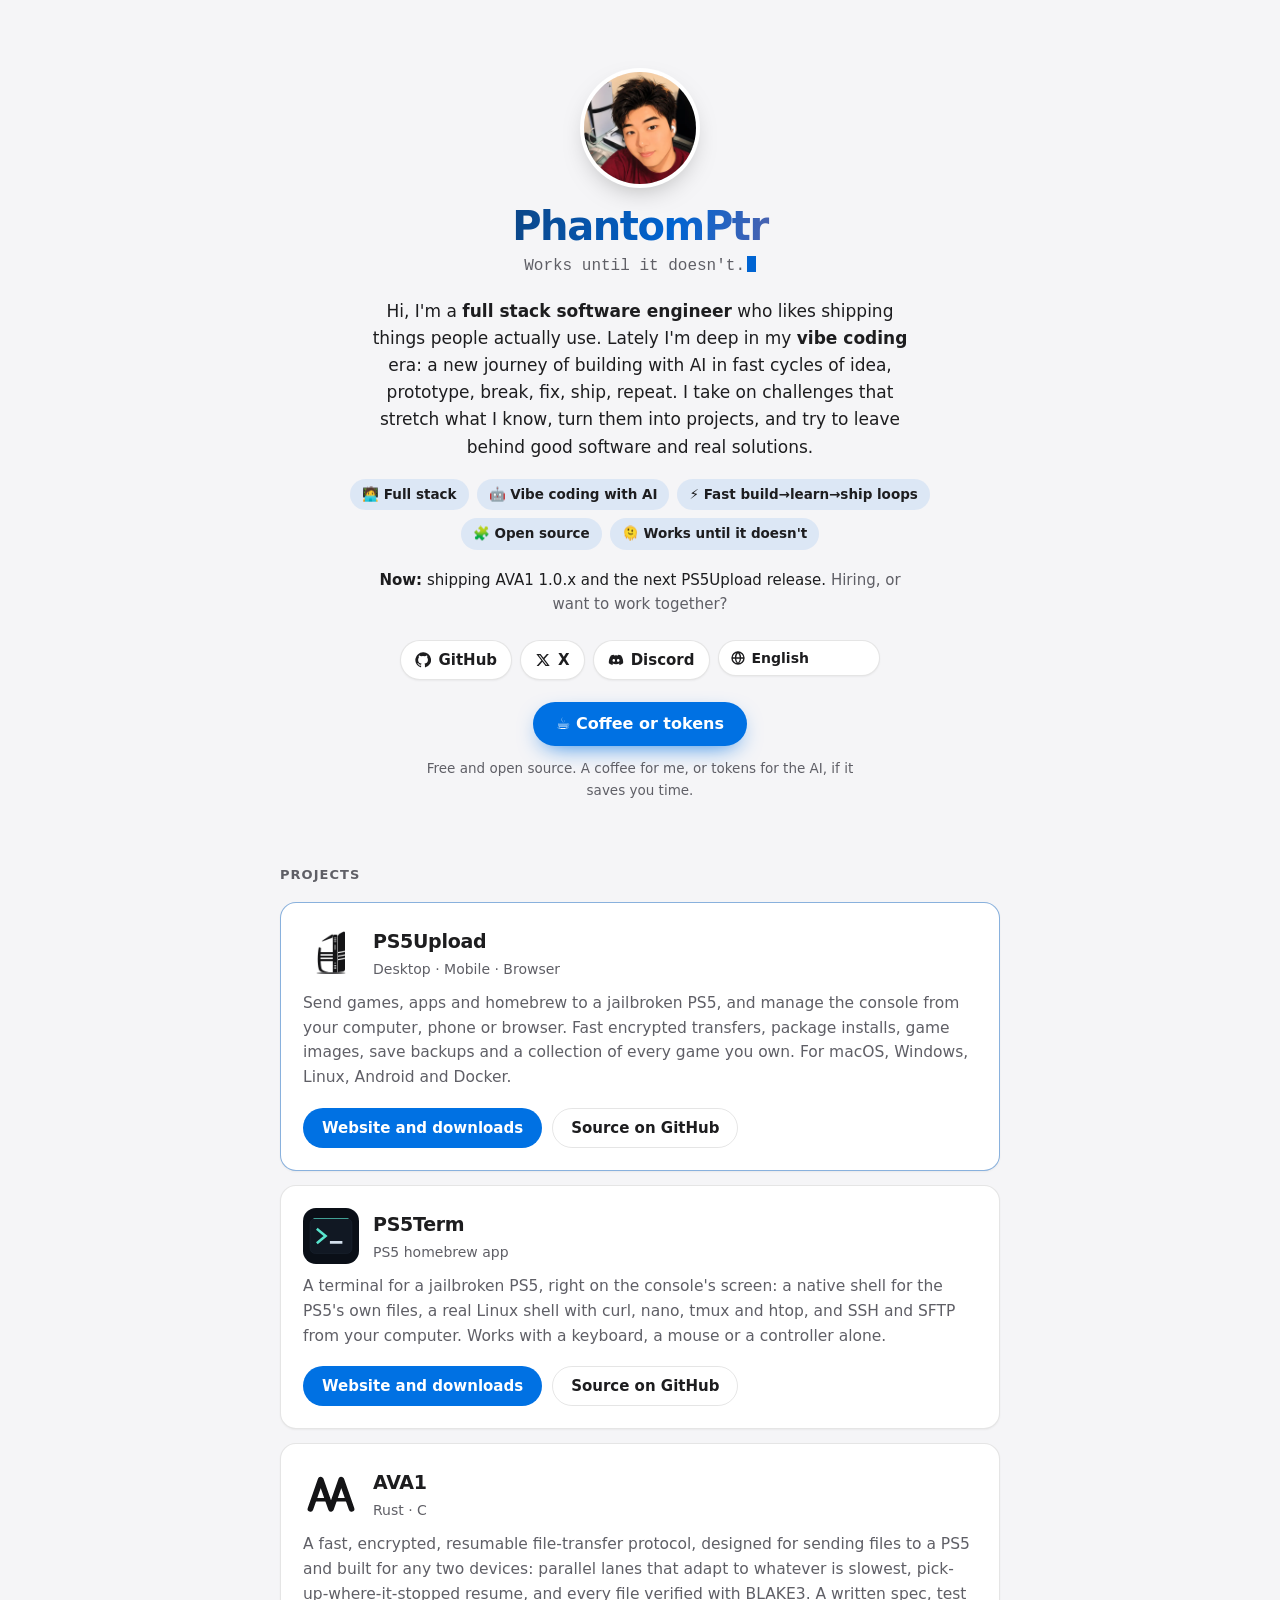
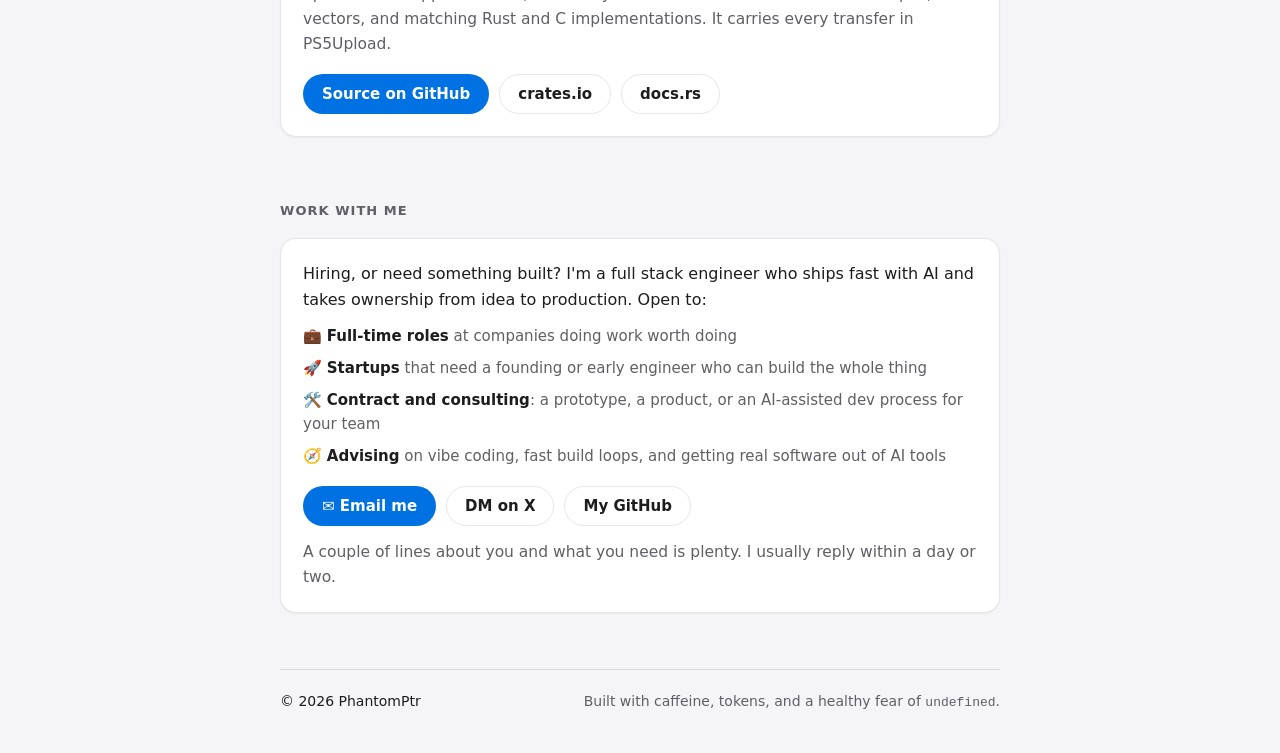
==== index.html @ 3ea0d4eb "PS5Term card links to ps5term.phantomptr.com" ====
<!doctype html>
<html lang="en">
<head>
  <meta charset="utf-8" />
  <meta name="viewport" content="width=device-width, initial-scale=1" />
  <title>PhantomPtr</title>
  <meta name="description" data-i18n-attr="content:meta.description" content="PhantomPtr is a full stack software engineer who ships open-source tools and is vibe coding through a fast build-learn-ship cycle with AI." />
  <link rel="canonical" href="https://phantomptr.com/" />
  <meta name="theme-color" content="#f5f5f7" media="(prefers-color-scheme: light)" />
  <meta name="theme-color" content="#1e1e20" media="(prefers-color-scheme: dark)" />
  <meta property="og:type" content="website" />
  <meta property="og:url" content="https://phantomptr.com/" />
  <meta property="og:title" content="PhantomPtr" />
  <meta property="og:description" data-i18n-attr="content:meta.og" content="Full stack engineer, open-source builder, vibe coder. Works until it doesn't." />
  <meta property="og:image" content="https://phantomptr.com/assets/og.png" />
  <meta property="og:image:width" content="1200" />
  <meta property="og:image:height" content="630" />
  <meta property="og:image:alt" content="PhantomPtr. Works until it doesn't." />
  <meta name="twitter:card" content="summary_large_image" />
  <meta name="twitter:site" content="@phantomptr" />
  <meta name="twitter:image" content="https://phantomptr.com/assets/og.png" />
  <meta name="color-scheme" content="light dark" />
  <link rel="icon" href="assets/favicon.png" />
  <link rel="apple-touch-icon" href="assets/apple-touch-icon.png" />
  <link rel="manifest" href="manifest.webmanifest" />
  <link rel="stylesheet" href="style.css" />
  <!-- The language, decided before anything is drawn (the same list as app.js): the page waits
       for its words instead of flashing English, and right-to-left languages lay out that way
       from the start. Same mechanism as ps5upload.phantomptr.com. -->
  <script>
    (function () {
      var codes = ["en","zh-CN","zh-TW","hi","es","ar","bn","pl","pt-BR","ru","ja","de","fr","ko","tr","vi","id","it","th","hu","fa"];
      var pick = function (c) {
        if (!c) return null;
        c = String(c).toLowerCase();
        for (var i = 0; i < codes.length; i++) if (codes[i].toLowerCase() === c) return codes[i];
        if (/^zh-(tw|hk|mo|hant)/.test(c)) return "zh-TW";
        if (/^zh/.test(c)) return "zh-CN";
        if (/^pt/.test(c)) return "pt-BR";
        var p = c.split("-")[0];
        return codes.indexOf(p) >= 0 ? p : null;
      };
      var lang = null;
      try { lang = pick(new URLSearchParams(location.search).get("lang")) || pick(localStorage.getItem("phantomptr.site.lang")); } catch (e) {}
      if (!lang) {
        var nav = navigator.languages || [navigator.language];
        for (var j = 0; j < nav.length && !lang; j++) lang = pick(nav[j]);
      }
      lang = lang || "en";
      var root = document.documentElement;
      root.lang = lang;
      root.dir = lang === "ar" || lang === "fa" ? "rtl" : "ltr";
      if (lang !== "en") {
        root.classList.add("i18n-wait");
        setTimeout(function () { root.classList.remove("i18n-wait"); }, 2500);
      }
    })();
  </script>
  <link rel="alternate" hreflang="x-default" href="https://phantomptr.com/" />
  <link rel="alternate" hreflang="en" href="https://phantomptr.com/?lang=en" />
  <link rel="alternate" hreflang="zh-Hans" href="https://phantomptr.com/?lang=zh-CN" />
  <link rel="alternate" hreflang="zh-Hant" href="https://phantomptr.com/?lang=zh-TW" />
  <link rel="alternate" hreflang="hi" href="https://phantomptr.com/?lang=hi" />
  <link rel="alternate" hreflang="es" href="https://phantomptr.com/?lang=es" />
  <link rel="alternate" hreflang="ar" href="https://phantomptr.com/?lang=ar" />
  <link rel="alternate" hreflang="bn" href="https://phantomptr.com/?lang=bn" />
  <link rel="alternate" hreflang="pl" href="https://phantomptr.com/?lang=pl" />
  <link rel="alternate" hreflang="pt-BR" href="https://phantomptr.com/?lang=pt-BR" />
  <link rel="alternate" hreflang="ru" href="https://phantomptr.com/?lang=ru" />
  <link rel="alternate" hreflang="ja" href="https://phantomptr.com/?lang=ja" />
  <link rel="alternate" hreflang="de" href="https://phantomptr.com/?lang=de" />
  <link rel="alternate" hreflang="fr" href="https://phantomptr.com/?lang=fr" />
  <link rel="alternate" hreflang="ko" href="https://phantomptr.com/?lang=ko" />
  <link rel="alternate" hreflang="tr" href="https://phantomptr.com/?lang=tr" />
  <link rel="alternate" hreflang="vi" href="https://phantomptr.com/?lang=vi" />
  <link rel="alternate" hreflang="id" href="https://phantomptr.com/?lang=id" />
  <link rel="alternate" hreflang="it" href="https://phantomptr.com/?lang=it" />
  <link rel="alternate" hreflang="th" href="https://phantomptr.com/?lang=th" />
  <link rel="alternate" hreflang="hu" href="https://phantomptr.com/?lang=hu" />
  <link rel="alternate" hreflang="fa" href="https://phantomptr.com/?lang=fa" />
  <script type="application/ld+json">
  {
    "@context": "https://schema.org",
    "@type": "Person",
    "name": "PhantomPtr",
    "url": "https://phantomptr.com/",
    "image": "https://phantomptr.com/assets/avatar.webp",
    "jobTitle": "Full stack software engineer",
    "description": "Full stack software engineer who ships open-source tools and is vibe coding through a fast build-learn-ship cycle with AI.",
    "sameAs": ["https://github.com/phantomptr", "https://x.com/phantomptr", "https://discord.gg/fzK3xddtrM"]
  }
  </script>
</head>
<body>
  <main class="page">
    <header class="intro">
      <img class="avatar" src="assets/avatar.webp" alt="PhantomPtr" width="112" height="112" decoding="async" fetchpriority="high" />
      <h1>PhantomPtr</h1>
      <p class="tagline"><span id="tagline" data-i18n="tagline.0">Works until it doesn't.</span><span class="cursor" aria-hidden="true"></span></p>
      <p class="bio" data-i18n="bio">
        Hi, I'm a <strong>full stack software engineer</strong> who likes shipping things people
        actually use. Lately I'm deep in my <strong>vibe coding</strong> era: a new journey of building
        with AI in fast cycles of idea, prototype, break, fix, ship, repeat. I take on challenges that
        stretch what I know, turn them into projects, and try to leave behind good software and real
        solutions.
      </p>
      <ul class="chips" data-i18n-attr="aria-label:chips.label" aria-label="Currently">
        <li data-i18n="chips.stack">🧑‍💻 Full stack</li>
        <li data-i18n="chips.vibe">🤖 Vibe coding with AI</li>
        <li data-i18n="chips.loops">⚡ Fast build→learn→ship loops</li>
        <li data-i18n="chips.oss">🧩 Open source</li>
        <li data-i18n="chips.works">🫠 Works until it doesn't</li>
      </ul>
      <p class="now">
        <strong data-i18n="now.label">Now:</strong>
        <span data-i18n="now.text">shipping AVA1 1.0.x and the next PS5Upload release.</span>
        <a href="#connect-title" class="muted" data-i18n="now.link">Hiring, or want to work together?</a>
      </p>
      <nav class="links" data-i18n-attr="aria-label:nav.label" aria-label="Elsewhere">
        <a href="https://github.com/phantomptr" rel="me">
          <svg viewBox="0 0 24 24" aria-hidden="true"><path fill="currentColor" d="M12 .5a11.5 11.5 0 0 0-3.64 22.41c.58.1.79-.25.79-.56v-2c-3.2.7-3.88-1.37-3.88-1.37-.53-1.33-1.28-1.69-1.28-1.69-1.05-.71.08-.7.08-.7 1.16.08 1.77 1.19 1.77 1.19 1.03 1.76 2.7 1.25 3.36.96.1-.75.4-1.25.73-1.54-2.56-.29-5.25-1.28-5.25-5.69 0-1.26.45-2.29 1.19-3.09-.12-.29-.52-1.46.11-3.05 0 0 .97-.31 3.17 1.18a11 11 0 0 1 5.77 0c2.2-1.49 3.17-1.18 3.17-1.18.63 1.59.23 2.76.11 3.05.74.8 1.19 1.83 1.19 3.09 0 4.42-2.7 5.39-5.27 5.68.41.36.78 1.06.78 2.14v3.17c0 .31.21.67.8.56A11.5 11.5 0 0 0 12 .5Z"/></svg>
          GitHub
        </a>
        <a href="https://x.com/phantomptr" rel="me">
          <svg viewBox="0 0 24 24" aria-hidden="true"><path fill="currentColor" d="M17.75 3h3.07l-6.7 7.66L22 21h-6.17l-4.83-6.32L5.47 21H2.4l7.17-8.2L2 3h6.33l4.37 5.77L17.75 3Zm-1.08 16.17h1.7L7.4 4.74H5.58l11.09 14.43Z"/></svg>
          X
        </a>
        <a href="https://discord.gg/fzK3xddtrM">
          <svg viewBox="0 0 24 24" aria-hidden="true"><path fill="currentColor" d="M19.6 5.3A17 17 0 0 0 15.4 4l-.5 1.1a15.8 15.8 0 0 0-5.8 0L8.6 4a17 17 0 0 0-4.2 1.3C1.7 9.3 1 13.2 1.3 17a17 17 0 0 0 5.2 2.6l1.1-1.8a11 11 0 0 1-1.7-.8l.4-.3a12.1 12.1 0 0 0 11.4 0l.4.3c-.5.3-1.1.6-1.7.8l1.1 1.8a17 17 0 0 0 5.2-2.6c.4-4.4-.7-8.3-3.1-11.7ZM8.7 14.7c-1 0-1.9-1-1.9-2.1s.8-2.1 1.9-2.1 1.9 1 1.9 2.1-.8 2.1-1.9 2.1Zm6.6 0c-1 0-1.9-1-1.9-2.1s.8-2.1 1.9-2.1 1.9 1 1.9 2.1-.8 2.1-1.9 2.1Z"/></svg>
          Discord
        </a>
        <label class="lang" data-i18n-attr="title:nav.language" title="Language">
          <svg viewBox="0 0 24 24" aria-hidden="true"><path fill="none" stroke="currentColor" stroke-width="2" stroke-linecap="round" stroke-linejoin="round" d="M12 21a9 9 0 1 0 0-18 9 9 0 0 0 0 18Zm-9-9h18M12 3c2.5 2.7 3.8 5.7 3.8 9s-1.3 6.3-3.8 9c-2.5-2.7-3.8-5.7-3.8-9S9.5 5.7 12 3Z"/></svg>
          <select id="lang" data-i18n-attr="aria-label:nav.language" aria-label="Language"></select>
        </label>
      </nav>
      <div class="coffee">
        <a class="btn primary coffee-btn" href="https://ko-fi.com/B0B81S0WUA" data-i18n="coffee.btn" data-i18n-attr="title:coffee.title" title="Everything here is free. A coffee for me, or tokens for the AI that writes the code, keeps it going.">☕ Coffee or tokens</a>
        <p class="fine" data-i18n="coffee.fine">Free and open source. A coffee for me, or tokens for the AI, if it saves you time.</p>
      </div>
    </header>

    <section aria-labelledby="projects-title">
      <h2 id="projects-title" data-i18n="projects.title">Projects</h2>

      <article class="card featured">
        <div class="card-head">
          <img src="assets/ps5upload.png" alt="" width="56" height="56" />
          <div>
            <h3><a href="https://ps5upload.phantomptr.com/" data-site="ps5upload">PS5Upload</a></h3>
            <p class="meta">
              <span id="ps5upload-version" data-i18n="ps5upload.meta">Desktop · Mobile · Browser</span>
              <span class="stars" id="stars-ps5upload"></span>
            </p>
          </div>
        </div>
        <p data-i18n="ps5upload.text">
          Send games, apps and homebrew to a jailbroken PS5, and manage the console from your
          computer, phone or browser. Fast encrypted transfers, package installs, game images,
          save backups and a collection of every game you own. For macOS, Windows, Linux, Android
          and Docker.
        </p>
        <div class="actions">
          <a class="btn primary" href="https://ps5upload.phantomptr.com/" data-site="ps5upload" data-i18n="ps5upload.site">Website and downloads</a>
          <a class="btn" href="https://github.com/phantomptr/ps5upload" data-i18n="projects.source">Source on GitHub</a>
        </div>
      </article>

      <article class="card">
        <div class="card-head">
          <img src="assets/ps5term.svg" alt="" width="56" height="56" />
          <div>
            <h3><a href="https://ps5term.phantomptr.com/">PS5Term</a></h3>
            <p class="meta">
              <span id="ps5term-version" data-i18n="ps5term.meta">PS5 homebrew app</span>
              <span class="stars" id="stars-ps5term"></span>
            </p>
          </div>
        </div>
        <p data-i18n="ps5term.text">
          A terminal for a jailbroken PS5, right on the console's screen: a native shell for the
          PS5's own files, a real Linux shell with curl, nano, tmux and htop, and SSH and SFTP
          from your computer. Works with a keyboard, a mouse or a controller alone.
        </p>
        <div class="actions">
          <a class="btn primary" href="https://ps5term.phantomptr.com/" data-i18n="ps5upload.site">Website and downloads</a>
          <a class="btn" href="https://github.com/phantomptr/ps5term" data-i18n="projects.source">Source on GitHub</a>
        </div>
      </article>

      <article class="card">
        <div class="card-head">
          <img src="assets/ava1.svg" alt="" width="56" height="56" />
          <div>
            <h3><a href="https://github.com/phantomptr/ava1">AVA1</a></h3>
            <p class="meta">
              <span id="ava1-version">Rust · C</span>
              <span class="stars" id="stars-ava1"></span>
            </p>
          </div>
        </div>
        <p data-i18n="ava1.text">
          A fast, encrypted, resumable file-transfer protocol, designed for sending files to a
          PS5 and built for any two devices: parallel lanes that adapt to whatever is slowest,
          pick-up-where-it-stopped resume, and every file verified with BLAKE3. A written spec,
          test vectors, and matching Rust and C implementations. It carries every transfer in
          PS5Upload.
        </p>
        <div class="actions">
          <a class="btn primary" href="https://github.com/phantomptr/ava1" data-i18n="projects.source">Source on GitHub</a>
          <a class="btn" href="https://crates.io/crates/ava1">crates.io</a>
          <a class="btn" href="https://docs.rs/ava1">docs.rs</a>
        </div>
      </article>

      <p class="activity" id="activity" hidden></p>
    </section>

    <section aria-labelledby="connect-title">
      <h2 id="connect-title" data-i18n="connect.title">Work with me</h2>
      <div class="card connect">
        <p class="lead" data-i18n="connect.lead">
          Hiring, or need something built? I'm a full stack engineer who ships fast with AI and
          takes ownership from idea to production. Open to:
        </p>
        <ul class="open-to">
          <li data-i18n="connect.fulltime">💼 <strong>Full-time roles</strong> at companies doing work worth doing</li>
          <li data-i18n="connect.startups">🚀 <strong>Startups</strong> that need a founding or early engineer who can build the whole thing</li>
          <li data-i18n="connect.contract">🛠️ <strong>Contract and consulting</strong>: a prototype, a product, or an AI-assisted dev process for your team</li>
          <li data-i18n="connect.advising">🧭 <strong>Advising</strong> on vibe coding, fast build loops, and getting real software out of AI tools</li>
        </ul>
        <div class="actions">
          <a class="btn primary" id="email" href="#connect-title" data-u="phantomptr" data-d="gmail.com" data-i18n="connect.email">✉️ Email me</a>
          <a class="btn" href="https://x.com/phantomptr" data-i18n="connect.x">DM on X</a>
          <a class="btn" href="https://github.com/phantomptr" data-i18n="connect.github">My GitHub</a>
        </div>
        <p class="fine left" data-i18n="connect.fine">
          A couple of lines about you and what you need is plenty. I usually reply within a day or
          two.
        </p>
      </div>
    </section>

    <footer class="foot">
      <span>© <span id="year">2026</span> PhantomPtr</span>
      <span class="muted" data-i18n="foot.built">Built with caffeine, tokens, and a healthy fear of <code>undefined</code>.</span>
    </footer>
  </main>
  <script src="app.js" defer></script>
</body>
</html>
---- style.css ----
/* phantomptr.com: one column, the same look as the PS5Upload site (neutral page, cards a
 * step off it, one blue accent, the system typeface), light and dark from the system. */

:root {
  color-scheme: light dark;
  --bg: #f5f5f7;
  --card: #ffffff;
  --line: rgb(0 0 0 / 0.1);
  --text: #1d1d1f;
  --muted: #5f5f66;
  --accent: #0064d2;
  --accent-fill: #0071e3;
  --accent-soft: rgb(0 113 227 / 0.1);
  --shadow: 0 1px 2px rgb(0 0 0 / 0.05);
}
@media (prefers-color-scheme: dark) {
  :root {
    --bg: #1e1e20;
    --card: #2a2a2c;
    --line: rgb(255 255 255 / 0.1);
    --text: #f5f5f7;
    --muted: #a1a1a8;
    --accent: #4da3ff;
    --accent-fill: #0a72e8;
    --accent-soft: rgb(10 132 255 / 0.16);
    --shadow: 0 1px 2px rgb(0 0 0 / 0.25);
  }
}

* {
  box-sizing: border-box;
}
body {
  margin: 0;
  background: var(--bg);
  color: var(--text);
  font: 16px/1.6 system-ui, -apple-system, BlinkMacSystemFont, "Segoe UI", Roboto, "Noto Sans",
    Helvetica, Arial, sans-serif;
  -webkit-font-smoothing: antialiased;
}
a {
  color: var(--accent);
  text-decoration: none;
}
a:hover {
  text-decoration: underline;
}
:focus-visible {
  outline: 2px solid var(--accent);
  outline-offset: 2px;
  border-radius: 6px;
}
.muted {
  color: var(--muted);
}

.page {
  width: min(720px, 100% - 32px);
  margin: 0 auto;
  padding: 72px 0 40px;
}

.intro {
  text-align: center;
}
.avatar {
  display: block;
  margin: 0 auto 20px;
  width: 112px;
  height: 112px;
  border-radius: 50%;
  object-fit: cover;
  box-shadow: 0 0 0 4px var(--card), 0 10px 30px -10px rgb(0 0 0 / 0.4);
}
h1 {
  margin: 0;
  font-size: 40px;
  font-weight: 750;
  letter-spacing: -0.035em;
  line-height: 1.1;
}
.tagline {
  margin: 6px 0 0;
  color: var(--muted);
  font-size: 18px;
}
.bio {
  max-width: 560px;
  margin: 18px auto 0;
  font-size: 17px;
}
.links {
  display: flex;
  flex-wrap: wrap;
  justify-content: center;
  gap: 8px;
  margin-top: 24px;
}
.links a {
  display: inline-flex;
  align-items: center;
  gap: 7px;
  padding: 7px 14px;
  border: 1px solid var(--line);
  border-radius: 999px;
  background: var(--card);
  color: var(--text);
  font-size: 15px;
  font-weight: 550;
  box-shadow: var(--shadow);
}
.links a:hover {
  border-color: var(--accent);
  text-decoration: none;
}
.links svg {
  width: 16px;
  height: 16px;
}
.lang {
  position: relative;
  display: flex;
  align-items: center;
  height: 36px;
  border-radius: 999px;
  border: 1px solid var(--line);
  background: var(--card);
  color: var(--text);
  box-shadow: var(--shadow);
}
.lang:hover {
  border-color: var(--accent);
}
.lang svg {
  position: absolute;
  inset-inline-start: 11px;
  width: 16px;
  height: 16px;
  pointer-events: none;
}
.lang select {
  appearance: none;
  height: 100%;
  max-width: 160px;
  padding-inline: 33px 14px;
  border: 0;
  border-radius: 999px;
  background: transparent;
  color: inherit;
  font: inherit;
  font-size: 14px;
  font-weight: 550;
  cursor: pointer;
}
.lang select:focus-visible {
  outline: 2px solid var(--accent);
  outline-offset: 2px;
}
/* Until a translated page has its words (the <head> sets this; at most 2.5 s). */
.i18n-wait body {
  visibility: hidden;
}
[dir="rtl"] .fine.left {
  text-align: right;
}

h2 {
  margin: 64px 0 16px;
  font-size: 13px;
  font-weight: 650;
  letter-spacing: 0.08em;
  text-transform: uppercase;
  color: var(--muted);
}
.card {
  background: var(--card);
  border: 1px solid var(--line);
  border-radius: 16px;
  padding: 22px;
  margin-bottom: 14px;
  box-shadow: var(--shadow);
}
.card h3 {
  margin: 0;
  font-size: 19px;
  letter-spacing: -0.015em;
}
.card h3 a {
  color: var(--text);
}
.card p {
  margin: 10px 0 0;
  color: var(--muted);
  font-size: 15.5px;
}
.card .meta {
  margin-top: 2px;
  font-size: 14px;
}
.stars:not(:empty)::before {
  content: "·";
  margin: 0 6px;
}
.featured {
  border-color: color-mix(in srgb, var(--accent) 40%, var(--line));
}
.card-head {
  display: flex;
  align-items: center;
  gap: 14px;
}
.card-head img {
  flex: none;
  width: 56px;
  height: 56px;
  border-radius: 13px;
}
.actions {
  display: flex;
  flex-wrap: wrap;
  gap: 10px;
  margin-top: 18px;
}
.btn {
  display: inline-flex;
  align-items: center;
  min-height: 40px;
  padding: 0 18px;
  border-radius: 999px;
  border: 1px solid var(--line);
  color: var(--text);
  font-weight: 550;
  font-size: 15px;
}
.btn:hover {
  text-decoration: none;
  border-color: var(--accent);
}
.btn.primary {
  background: var(--accent-fill);
  border-color: transparent;
  color: #fff;
}
.btn.primary:hover {
  filter: brightness(1.08);
}

.foot {
  display: flex;
  flex-wrap: wrap;
  justify-content: space-between;
  gap: 8px;
  margin-top: 56px;
  padding-top: 20px;
  border-top: 1px solid var(--line);
  font-size: 14px;
}

/* Fun layer: gradient name, typed tagline, chips, a coffee button that can't be missed. */
:root {
  --coffee: #ff5e5b;
}
@media (prefers-color-scheme: dark) {
  :root {
    --coffee: #ff6b68;
  }
}

.avatar {
  transition: transform 0.35s cubic-bezier(0.34, 1.56, 0.64, 1);
}
.avatar:hover {
  transform: rotate(-8deg) scale(1.06);
}
h1 {
  background: linear-gradient(100deg, var(--text) 0%, var(--accent) 55%, var(--coffee) 100%);
  -webkit-background-clip: text;
  background-clip: text;
  color: transparent;
}
.tagline {
  font-family: ui-monospace, SFMono-Regular, Menlo, Consolas, monospace;
  font-size: 16px;
  min-height: 1.6em;
  text-wrap: balance;
}
@media (max-width: 560px) {
  /* The longest tagline wraps to two lines on phones; reserve the room so nothing jumps. */
  .tagline {
    min-height: 3.2em;
  }
}
.cursor {
  display: inline-block;
  width: 0.55em;
  height: 1.05em;
  margin-left: 2px;
  vertical-align: -0.15em;
  background: var(--accent);
  animation: blink 1s steps(2, start) infinite;
}
@keyframes blink {
  to {
    visibility: hidden;
  }
}
.bio strong {
  font-weight: 650;
  color: var(--text);
}

.chips {
  display: flex;
  flex-wrap: wrap;
  justify-content: center;
  gap: 8px;
  margin: 18px 0 0;
  padding: 0;
  list-style: none;
}
.chips li {
  padding: 5px 12px;
  border-radius: 999px;
  background: var(--accent-soft);
  color: var(--text);
  font-size: 13.5px;
  font-weight: 550;
  transition: transform 0.2s;
}
.chips li:hover {
  transform: translateY(-2px) rotate(-1.5deg);
}

.coffee {
  margin-top: 22px;
  text-align: center;
}
.coffee-btn {
  min-height: 44px;
  padding: 0 22px;
  font-size: 16px;
  font-weight: 650;
  box-shadow: 0 8px 24px -10px var(--accent-fill);
  transition: transform 0.2s, box-shadow 0.2s;
}
.coffee-btn:hover {
  transform: translateY(-2px);
  box-shadow: 0 12px 28px -10px var(--accent-fill);
}
.fine {
  max-width: 440px;
  margin: 12px auto 0;
  color: var(--muted);
  font-size: 13.5px;
}

.now {
  max-width: 560px;
  margin: 18px auto 0;
  font-size: 15px;
}
.now strong {
  font-weight: 650;
}

.activity {
  margin: 4px 0 0;
  color: var(--muted);
  font-size: 13.5px;
}
.activity a {
  color: inherit;
  text-decoration: underline;
  text-decoration-color: var(--line);
}
.activity a:hover {
  text-decoration-color: var(--accent);
}

.connect .lead {
  margin: 0;
  color: var(--text);
  font-size: 16px;
}
.open-to {
  margin: 12px 0 0;
  padding: 0;
  list-style: none;
  display: grid;
  gap: 8px;
}
.open-to li {
  color: var(--muted);
  font-size: 15px;
}
.open-to strong {
  color: var(--text);
  font-weight: 600;
}
.fine.left {
  max-width: none;
  margin-top: 14px;
  text-align: left;
}
.now a.muted:hover {
  color: var(--accent);
  text-decoration: none;
}

/* Konami code: up up down down left right left right B A */
.party .avatar {
  animation: spin 1.2s cubic-bezier(0.34, 1.56, 0.64, 1) 1;
}
.party h1 {
  background-size: 200% 100%;
  animation: shimmer 2s linear infinite;
}
@keyframes spin {
  to {
    transform: rotate(360deg) scale(1.06);
  }
}
@keyframes shimmer {
  to {
    background-position: 200% 0;
  }
}

.foot code {
  font-family: ui-monospace, SFMono-Regular, Menlo, Consolas, monospace;
  font-size: 13px;
}

@media (prefers-reduced-motion: reduce) {
  .avatar,
  .chips li,
  .coffee-btn,
  .cursor,
  .party .avatar,
  .party h1 {
    animation: none;
    transition: none;
  }
}
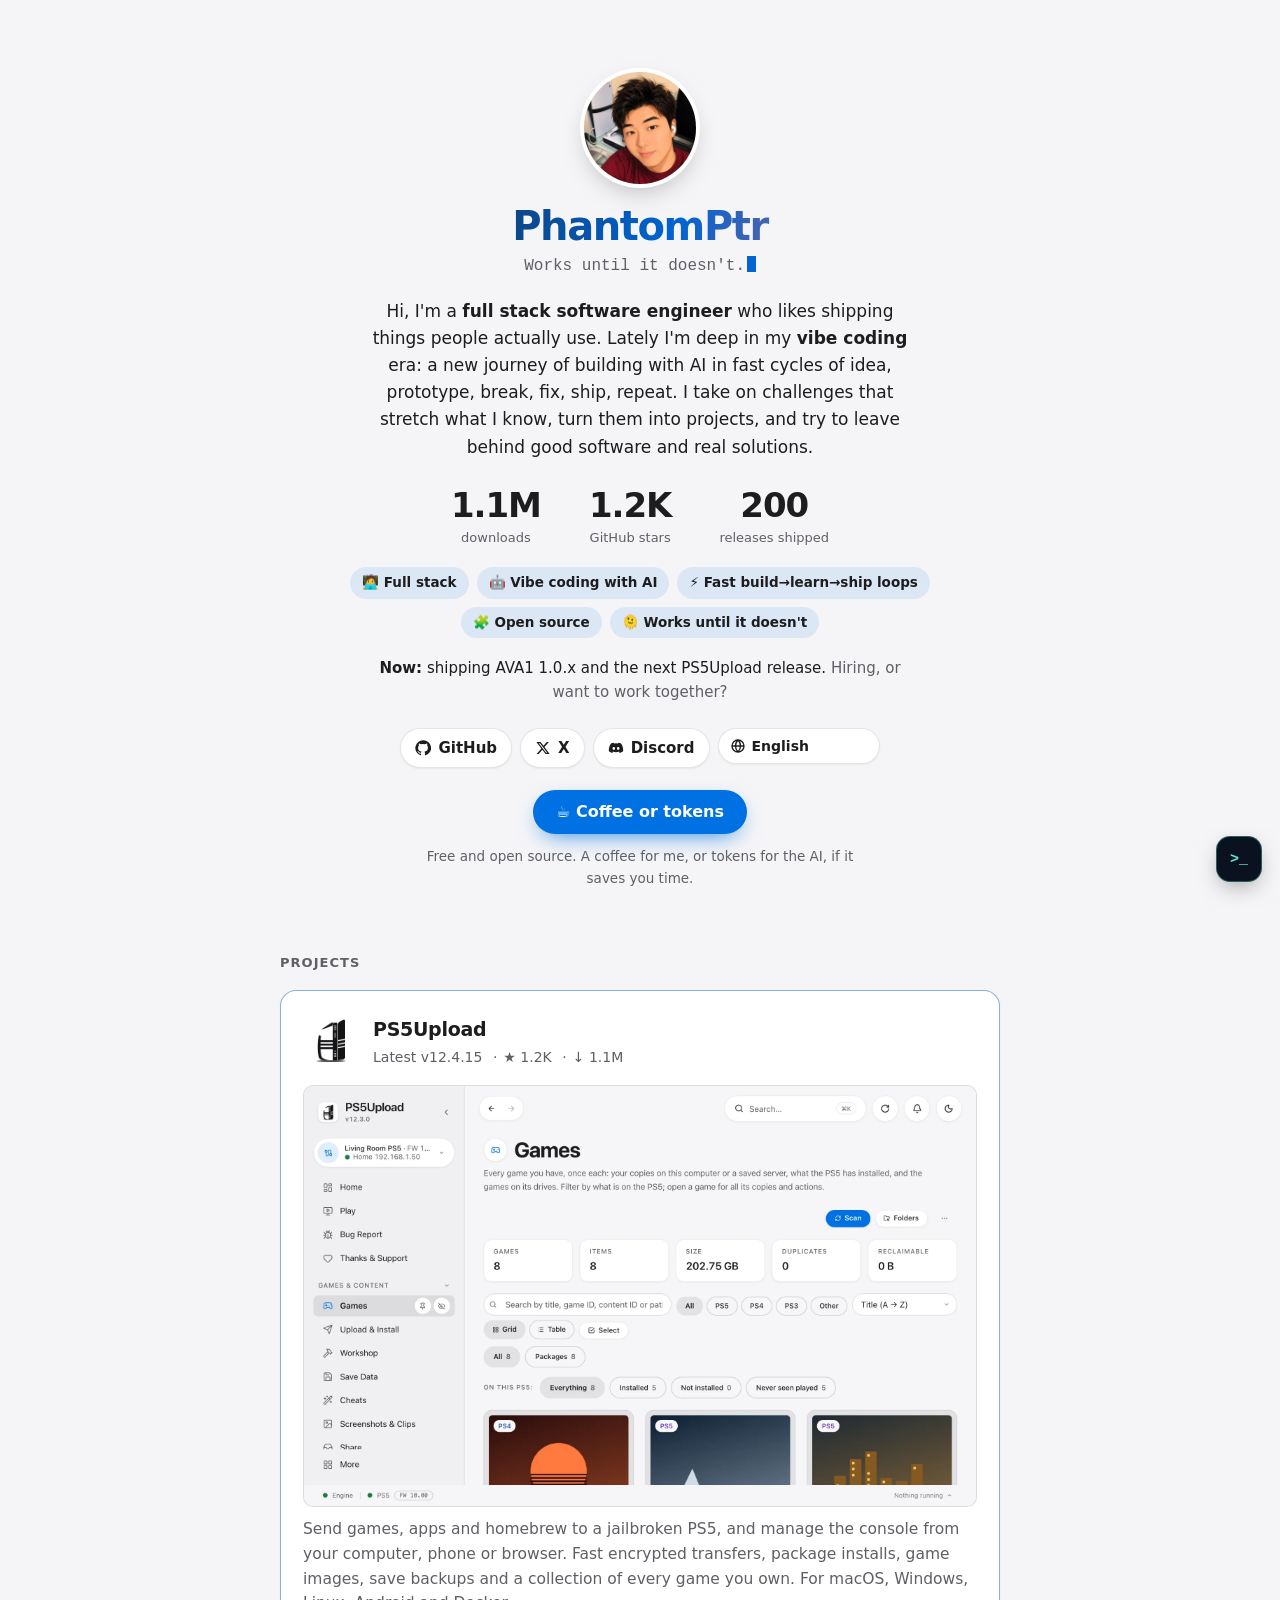
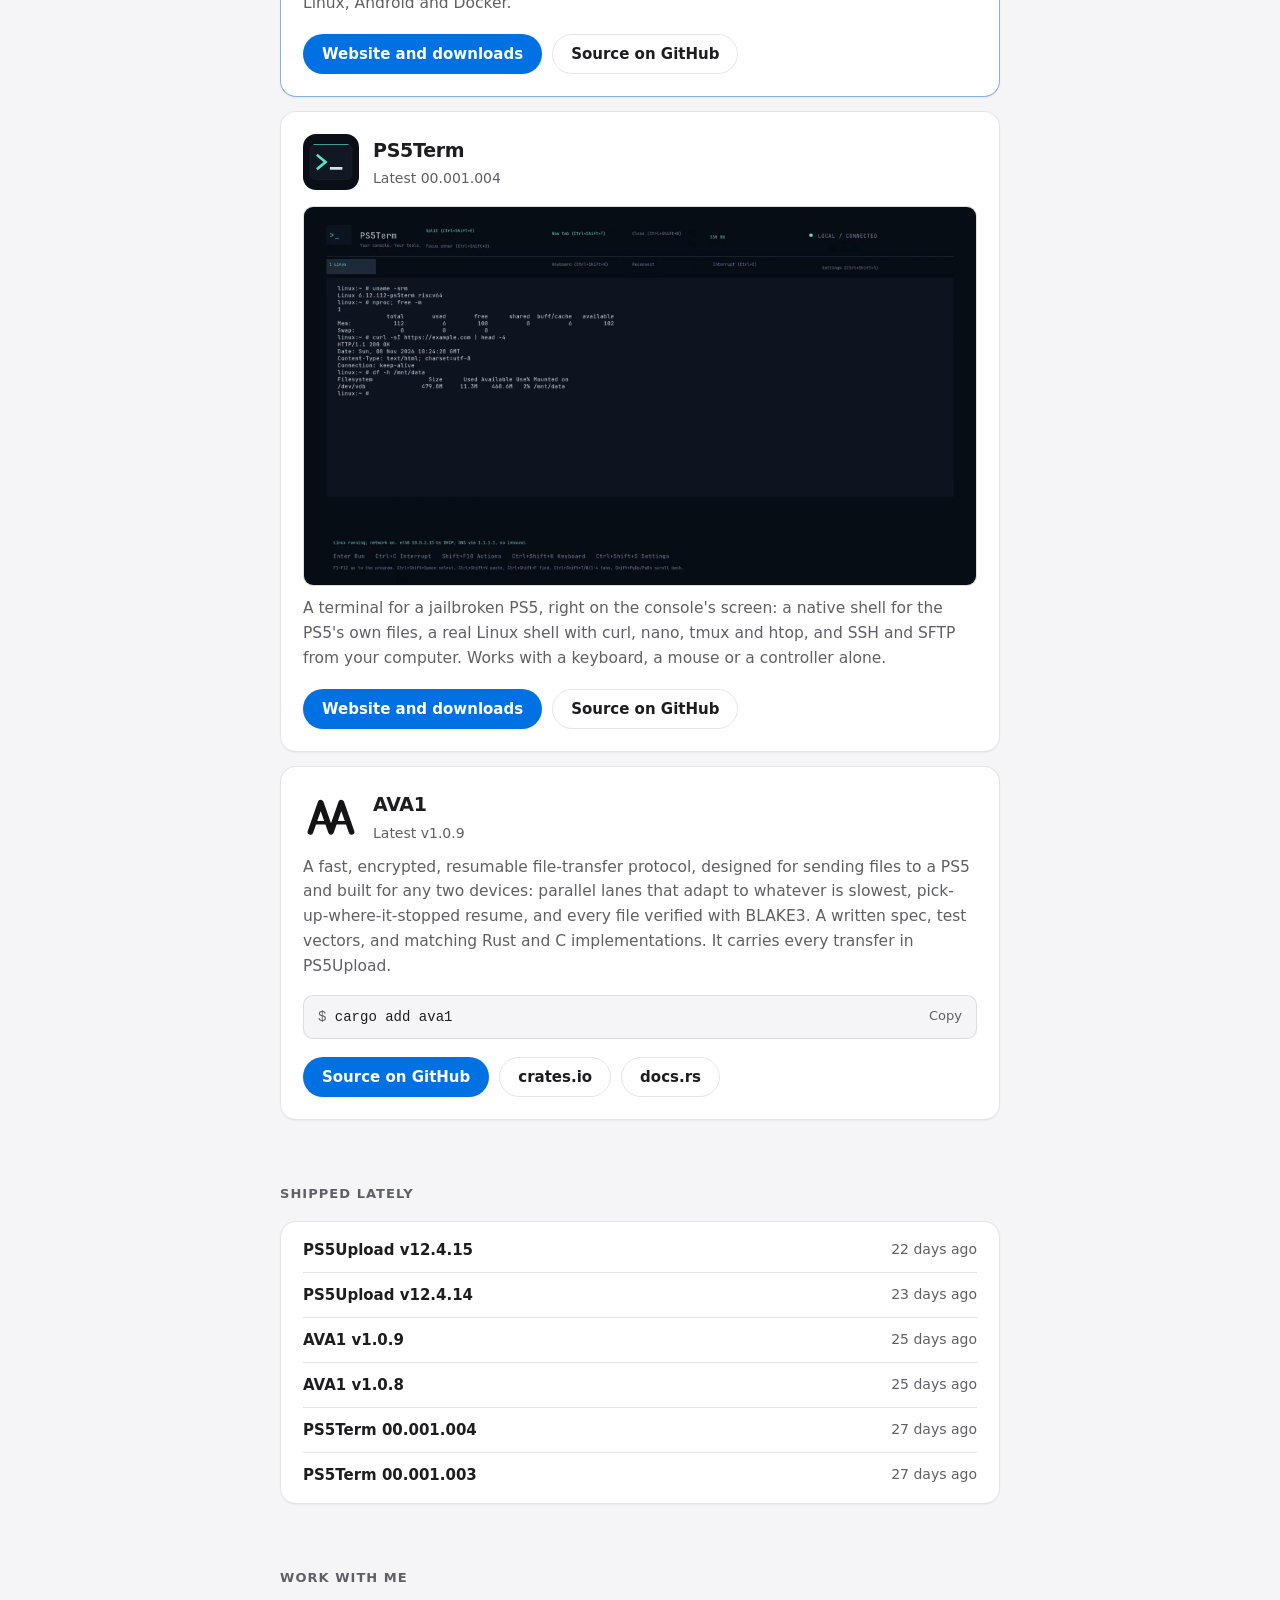
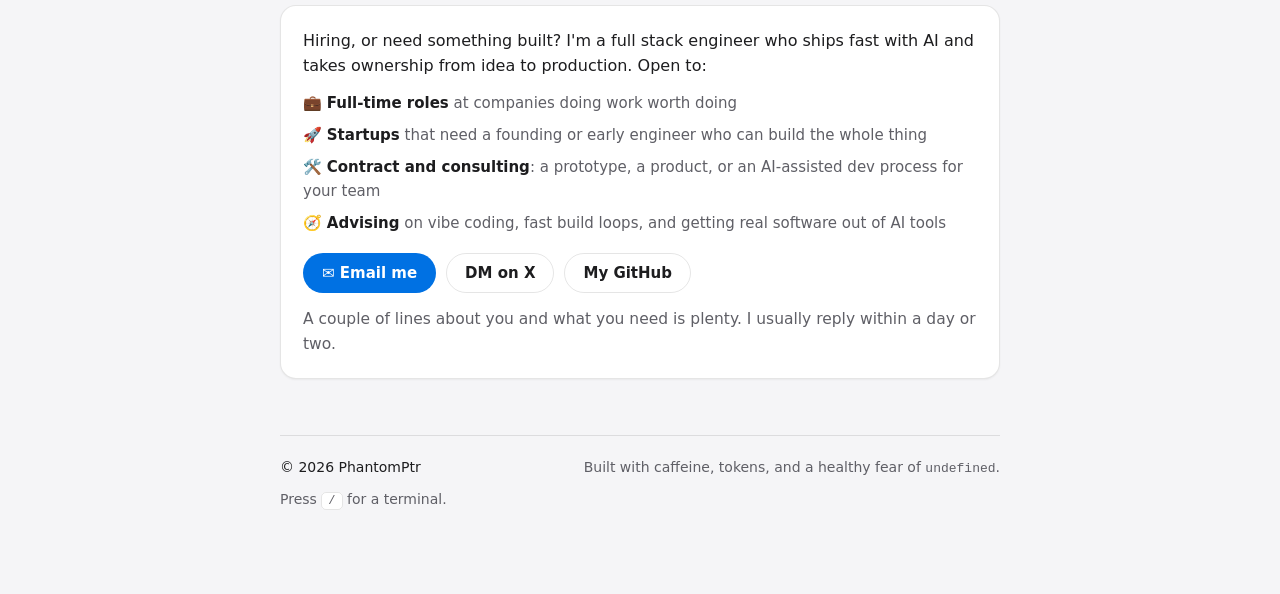
==== commit 6b6f3588: "Show the numbers, screenshots and latest releases; add a terminal - data/stats.json (scripts/stats.m" ====
--- a/index.html
+++ b/index.html
@@ -3,14 +3,15 @@
 <head>
   <meta charset="utf-8" />
   <meta name="viewport" content="width=device-width, initial-scale=1" />
-  <title>PhantomPtr</title>
+  <title>PhantomPtr · PS5Upload, PS5Term, AVA1</title>
   <meta name="description" data-i18n-attr="content:meta.description" content="PhantomPtr is a full stack software engineer who ships open-source tools and is vibe coding through a fast build-learn-ship cycle with AI." />
   <link rel="canonical" href="https://phantomptr.com/" />
   <meta name="theme-color" content="#f5f5f7" media="(prefers-color-scheme: light)" />
   <meta name="theme-color" content="#1e1e20" media="(prefers-color-scheme: dark)" />
   <meta property="og:type" content="website" />
   <meta property="og:url" content="https://phantomptr.com/" />
-  <meta property="og:title" content="PhantomPtr" />
+  <meta property="og:site_name" content="PhantomPtr" />
+  <meta property="og:title" content="PhantomPtr · PS5Upload, PS5Term, AVA1" />
   <meta property="og:description" data-i18n-attr="content:meta.og" content="Full stack engineer, open-source builder, vibe coder. Works until it doesn't." />
   <meta property="og:image" content="https://phantomptr.com/assets/og.png" />
   <meta property="og:image:width" content="1200" />
@@ -20,6 +21,9 @@
   <meta name="twitter:site" content="@phantomptr" />
   <meta name="twitter:image" content="https://phantomptr.com/assets/og.png" />
   <meta name="color-scheme" content="light dark" />
+  <link rel="alternate" type="application/atom+xml" title="PS5Upload releases" href="https://github.com/phantomptr/ps5upload/releases.atom" />
+  <link rel="alternate" type="application/atom+xml" title="PS5Term releases" href="https://github.com/phantomptr/ps5term/releases.atom" />
+  <link rel="alternate" type="application/atom+xml" title="AVA1 releases" href="https://github.com/phantomptr/ava1/releases.atom" />
   <link rel="icon" href="assets/favicon.png" />
   <link rel="apple-touch-icon" href="assets/apple-touch-icon.png" />
   <link rel="manifest" href="manifest.webmanifest" />
@@ -81,13 +85,53 @@
   <script type="application/ld+json">
   {
     "@context": "https://schema.org",
-    "@type": "Person",
-    "name": "PhantomPtr",
-    "url": "https://phantomptr.com/",
-    "image": "https://phantomptr.com/assets/avatar.webp",
-    "jobTitle": "Full stack software engineer",
-    "description": "Full stack software engineer who ships open-source tools and is vibe coding through a fast build-learn-ship cycle with AI.",
-    "sameAs": ["https://github.com/phantomptr", "https://x.com/phantomptr", "https://discord.gg/fzK3xddtrM"]
+    "@graph": [
+      {
+        "@type": "Person",
+        "@id": "https://phantomptr.com/#me",
+        "name": "PhantomPtr",
+        "url": "https://phantomptr.com/",
+        "image": "https://phantomptr.com/assets/avatar.webp",
+        "jobTitle": "Full stack software engineer",
+        "description": "Full stack software engineer who ships open-source tools and is vibe coding through a fast build-learn-ship cycle with AI.",
+        "sameAs": ["https://github.com/phantomptr", "https://x.com/phantomptr", "https://discord.gg/fzK3xddtrM"]
+      },
+      {
+        "@type": "WebSite",
+        "@id": "https://phantomptr.com/#site",
+        "name": "PhantomPtr",
+        "url": "https://phantomptr.com/",
+        "author": { "@id": "https://phantomptr.com/#me" }
+      },
+      {
+        "@type": "SoftwareApplication",
+        "name": "PS5Upload",
+        "url": "https://ps5upload.phantomptr.com/",
+        "applicationCategory": "UtilitiesApplication",
+        "operatingSystem": "macOS, Windows, Linux, Android",
+        "description": "Send games, apps and homebrew to a jailbroken PS5, and manage the console from your computer, phone or browser.",
+        "offers": { "@type": "Offer", "price": "0", "priceCurrency": "USD" },
+        "author": { "@id": "https://phantomptr.com/#me" }
+      },
+      {
+        "@type": "SoftwareApplication",
+        "name": "PS5Term",
+        "url": "https://ps5term.phantomptr.com/",
+        "applicationCategory": "UtilitiesApplication",
+        "operatingSystem": "PlayStation 5",
+        "description": "A terminal for a jailbroken PS5: a native shell, a real Linux shell, and SSH and SFTP from your computer.",
+        "offers": { "@type": "Offer", "price": "0", "priceCurrency": "USD" },
+        "author": { "@id": "https://phantomptr.com/#me" }
+      },
+      {
+        "@type": "SoftwareSourceCode",
+        "name": "AVA1",
+        "codeRepository": "https://github.com/phantomptr/ava1",
+        "programmingLanguage": ["Rust", "C"],
+        "description": "A fast, encrypted, resumable file-transfer protocol with a written spec, test vectors, and matching Rust and C implementations.",
+        "author": { "@id": "https://phantomptr.com/#me" }
+      }
+    ]
   }
   </script>
 </head>
@@ -104,6 +148,11 @@
         stretch what I know, turn them into projects, and try to leave behind good software and real
         solutions.
       </p>
+      <dl class="stats" id="stats">
+        <div><dt data-i18n="stats.downloads">downloads</dt><dd id="stat-downloads">1M+</dd></div>
+        <div><dt data-i18n="stats.stars">GitHub stars</dt><dd id="stat-stars">1.2k</dd></div>
+        <div><dt data-i18n="stats.releases">releases shipped</dt><dd id="stat-releases">200</dd></div>
+      </dl>
       <ul class="chips" data-i18n-attr="aria-label:chips.label" aria-label="Currently">
         <li data-i18n="chips.stack">🧑‍💻 Full stack</li>
         <li data-i18n="chips.vibe">🤖 Vibe coding with AI</li>
@@ -151,9 +200,16 @@
             <p class="meta">
               <span id="ps5upload-version" data-i18n="ps5upload.meta">Desktop · Mobile · Browser</span>
               <span class="stars" id="stars-ps5upload"></span>
+              <span class="stars" id="downloads-ps5upload"></span>
             </p>
           </div>
         </div>
+        <a class="shot" href="https://ps5upload.phantomptr.com/" data-site="ps5upload" tabindex="-1">
+          <picture>
+            <source srcset="assets/shots/ps5upload-dark.webp" media="(prefers-color-scheme: dark)" />
+            <img src="assets/shots/ps5upload-light.webp" data-i18n-attr="alt:alt.games" alt="Games: a grid of game covers with their sizes and where they are." width="1920" height="1200" loading="lazy" decoding="async" />
+          </picture>
+        </a>
         <p data-i18n="ps5upload.text">
           Send games, apps and homebrew to a jailbroken PS5, and manage the console from your
           computer, phone or browser. Fast encrypted transfers, package installs, game images,
@@ -177,6 +233,9 @@
             </p>
           </div>
         </div>
+        <a class="shot" href="https://ps5term.phantomptr.com/" tabindex="-1">
+          <img src="assets/shots/ps5term.webp" data-i18n-attr="alt:alt.shell" alt="PS5Term on a PS5: a Linux shell running uname, free, curl over HTTPS and df." width="1920" height="1080" loading="lazy" decoding="async" />
+        </a>
         <p data-i18n="ps5term.text">
           A terminal for a jailbroken PS5, right on the console's screen: a native shell for the
           PS5's own files, a real Linux shell with curl, nano, tmux and htop, and SSH and SFTP
@@ -206,6 +265,10 @@
           test vectors, and matching Rust and C implementations. It carries every transfer in
           PS5Upload.
         </p>
+        <button class="snippet" type="button" id="copy-ava1" data-copy="cargo add ava1" data-i18n-attr="title:copy" title="Copy">
+          <code>cargo add ava1</code>
+          <span class="snippet-state" aria-live="polite" data-i18n="copy">Copy</span>
+        </button>
         <div class="actions">
           <a class="btn primary" href="https://github.com/phantomptr/ava1" data-i18n="projects.source">Source on GitHub</a>
           <a class="btn" href="https://crates.io/crates/ava1">crates.io</a>
@@ -214,6 +277,11 @@
       </article>
 
       <p class="activity" id="activity" hidden></p>
+    </section>
+
+    <section aria-labelledby="log-title" id="log" hidden>
+      <h2 id="log-title" data-i18n="log.title">Shipped lately</h2>
+      <ol class="log card" id="log-list"></ol>
     </section>
 
     <section aria-labelledby="connect-title">
@@ -244,6 +312,7 @@
     <footer class="foot">
       <span>© <span id="year">2026</span> PhantomPtr</span>
       <span class="muted" data-i18n="foot.built">Built with caffeine, tokens, and a healthy fear of <code>undefined</code>.</span>
+      <span class="muted shell-hint" data-i18n="shell.hint">Press <kbd>/</kbd> for a terminal.</span>
     </footer>
   </main>
   <script src="app.js" defer></script>
--- a/style.css
+++ b/style.css
@@ -57,7 +57,7 @@
 .page {
   width: min(720px, 100% - 32px);
   margin: 0 auto;
-  padding: 72px 0 40px;
+  padding: 72px 0 84px; /* room at the end for the terminal button */
 }
 
 .intro {
@@ -442,3 +442,265 @@
     transition: none;
   }
 }
+
+/* The numbers under the bio: downloads, stars, releases (data/stats.json). */
+.stats {
+  display: flex;
+  justify-content: center;
+  gap: clamp(20px, 7vw, 48px);
+  margin: 26px 0 0;
+}
+.stats div {
+  display: flex;
+  flex-direction: column-reverse;
+  min-width: 0;
+}
+.stats dd {
+  margin: 0;
+  font-size: clamp(26px, 7vw, 34px);
+  font-weight: 750;
+  letter-spacing: -0.03em;
+  line-height: 1.1;
+  font-variant-numeric: tabular-nums;
+}
+.stats dt {
+  margin-top: 4px;
+  color: var(--muted);
+  font-size: 13px;
+}
+
+/* A screenshot in a project's card. */
+.shot {
+  display: block;
+  margin-top: 16px;
+  border: 1px solid var(--line);
+  border-radius: 10px;
+  overflow: hidden;
+  background: var(--bg);
+}
+.shot img {
+  display: block;
+  width: 100%;
+  height: auto;
+  transition: transform 0.5s cubic-bezier(0.2, 0.7, 0.2, 1);
+}
+.shot:hover img {
+  transform: scale(1.025);
+}
+.card {
+  transition: border-color 0.2s, box-shadow 0.2s;
+}
+.card:not(.connect):hover {
+  border-color: color-mix(in srgb, var(--accent) 55%, var(--line));
+  box-shadow: 0 10px 30px -18px rgb(0 0 0 / 0.35);
+}
+
+/* "cargo add ava1", copied with a click. */
+.snippet {
+  display: flex;
+  align-items: center;
+  justify-content: space-between;
+  gap: 12px;
+  width: 100%;
+  margin-top: 16px;
+  padding: 10px 14px;
+  border: 1px solid var(--line);
+  border-radius: 10px;
+  background: var(--bg);
+  color: var(--text);
+  font: inherit;
+  cursor: pointer;
+}
+.snippet:hover {
+  border-color: var(--accent);
+}
+.snippet code,
+.crash,
+kbd {
+  font-family: ui-monospace, SFMono-Regular, Menlo, Consolas, monospace;
+}
+.snippet code {
+  font-size: 14px;
+}
+.snippet code::before {
+  content: "$ ";
+  color: var(--muted);
+}
+.snippet-state {
+  color: var(--muted);
+  font-size: 13px;
+}
+
+/* Shipped lately: the newest releases. */
+.log {
+  margin: 0;
+  padding: 6px 22px;
+  list-style: none;
+}
+.log li {
+  display: flex;
+  justify-content: space-between;
+  gap: 12px;
+  padding: 10px 0;
+  font-size: 15px;
+}
+.log li + li {
+  border-top: 1px solid var(--line);
+}
+.log a {
+  color: var(--text);
+  font-weight: 550;
+}
+.log time {
+  flex: none;
+  color: var(--muted);
+  font-size: 14px;
+}
+
+kbd {
+  padding: 1px 6px;
+  border: 1px solid var(--line);
+  border-radius: 5px;
+  background: var(--card);
+  font-size: 12px;
+}
+@media (hover: none) {
+  /* No keyboard to press "/" on: the button in the corner is the way in. */
+  .shell-hint {
+    display: none;
+  }
+}
+.crash {
+  display: inline-block;
+  margin: 18px 0 0;
+  padding: 10px 14px;
+  border-radius: 10px;
+  background: #0a1220;
+  color: #9fb3c8;
+  font-size: 13.5px;
+  text-align: start;
+  direction: ltr;
+  max-width: 100%;
+  overflow: hidden;
+  text-overflow: ellipsis;
+}
+
+/* The terminal (shell.js): PS5Term's colors, the same in light and dark. */
+.shell-fab {
+  position: fixed;
+  inset-block-end: 18px;
+  inset-inline-end: 18px;
+  width: 46px;
+  height: 46px;
+  border: 1px solid rgb(94 234 212 / 0.35);
+  border-radius: 14px;
+  background: #0a1220;
+  color: #5eead4;
+  font: 650 15px ui-monospace, SFMono-Regular, Menlo, Consolas, monospace;
+  cursor: pointer;
+  box-shadow: 0 8px 24px -8px rgb(0 0 0 / 0.5);
+  transition: transform 0.2s;
+}
+.shell-fab:hover {
+  transform: translateY(-2px);
+}
+.shell {
+  width: min(680px, 100% - 24px);
+  height: min(460px, 100dvh - 48px);
+  padding: 0;
+  border: 1px solid rgb(94 234 212 / 0.3);
+  border-radius: 14px;
+  background: #0a1220;
+  color: #d6e2ee;
+  font: 14px/1.55 ui-monospace, SFMono-Regular, Menlo, Consolas, monospace;
+  direction: ltr;
+  text-align: left;
+  box-shadow: 0 30px 80px -20px rgb(0 0 0 / 0.7);
+  overflow: hidden;
+}
+.shell[open] {
+  display: flex;
+  flex-direction: column;
+}
+.shell::backdrop {
+  background: rgb(0 0 0 / 0.45);
+  backdrop-filter: blur(3px);
+}
+.shell-bar {
+  display: flex;
+  align-items: center;
+  justify-content: space-between;
+  padding: 6px 8px 6px 14px;
+  border-bottom: 1px solid rgb(255 255 255 / 0.08);
+  color: #7d92a8;
+  font-size: 12.5px;
+}
+.shell-x {
+  width: 32px;
+  height: 32px;
+  border: 0;
+  border-radius: 8px;
+  background: none;
+  color: inherit;
+  font-size: 20px;
+  line-height: 1;
+  cursor: pointer;
+}
+.shell-x:hover {
+  background: rgb(255 255 255 / 0.08);
+  color: #fff;
+}
+.shell-out {
+  flex: 1;
+  overflow-y: auto;
+  padding: 12px 14px 4px;
+  white-space: pre-wrap;
+  overflow-wrap: anywhere;
+}
+.shell-out div {
+  min-height: 1.55em;
+}
+.shell-out a {
+  color: #5eead4;
+  text-decoration: underline;
+}
+.shell-out .cmd {
+  color: #7d92a8;
+  margin-top: 6px;
+}
+.shell-out .hi {
+  color: #5eead4;
+  font-weight: 650;
+}
+.shell-out .dim {
+  color: #7d92a8;
+}
+.shell-out .err {
+  color: #ff8f8c;
+}
+.shell-line {
+  display: flex;
+  align-items: center;
+  gap: 8px;
+  padding: 8px 14px 12px;
+  color: #5eead4;
+}
+.shell-line input {
+  flex: 1;
+  min-width: 0;
+  border: 0;
+  outline: 0;
+  background: none;
+  color: #fff;
+  font: inherit;
+  font-size: 16px; /* under 16px, iOS zooms the page on focus */
+  caret-color: #5eead4;
+}
+
+@media (prefers-reduced-motion: reduce) {
+  .shot img,
+  .shell-fab,
+  .card {
+    transition: none;
+  }
+}
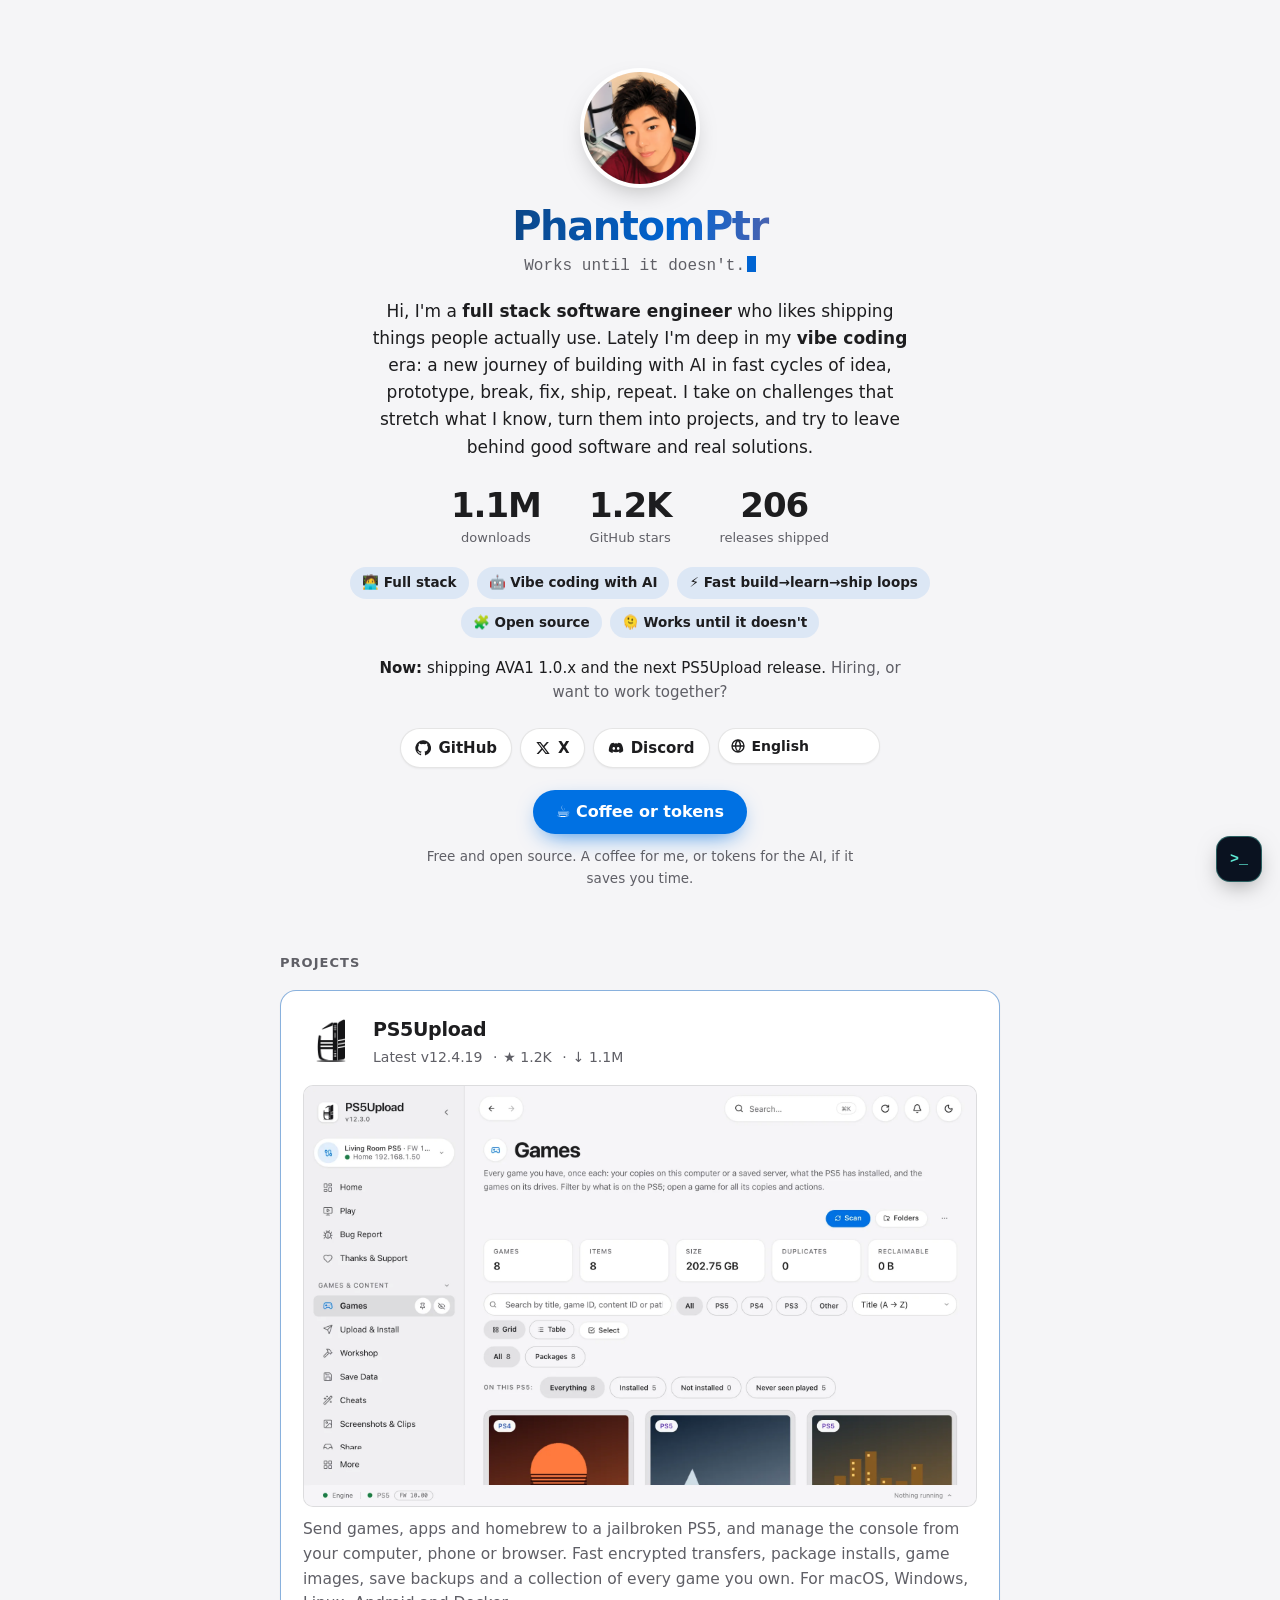
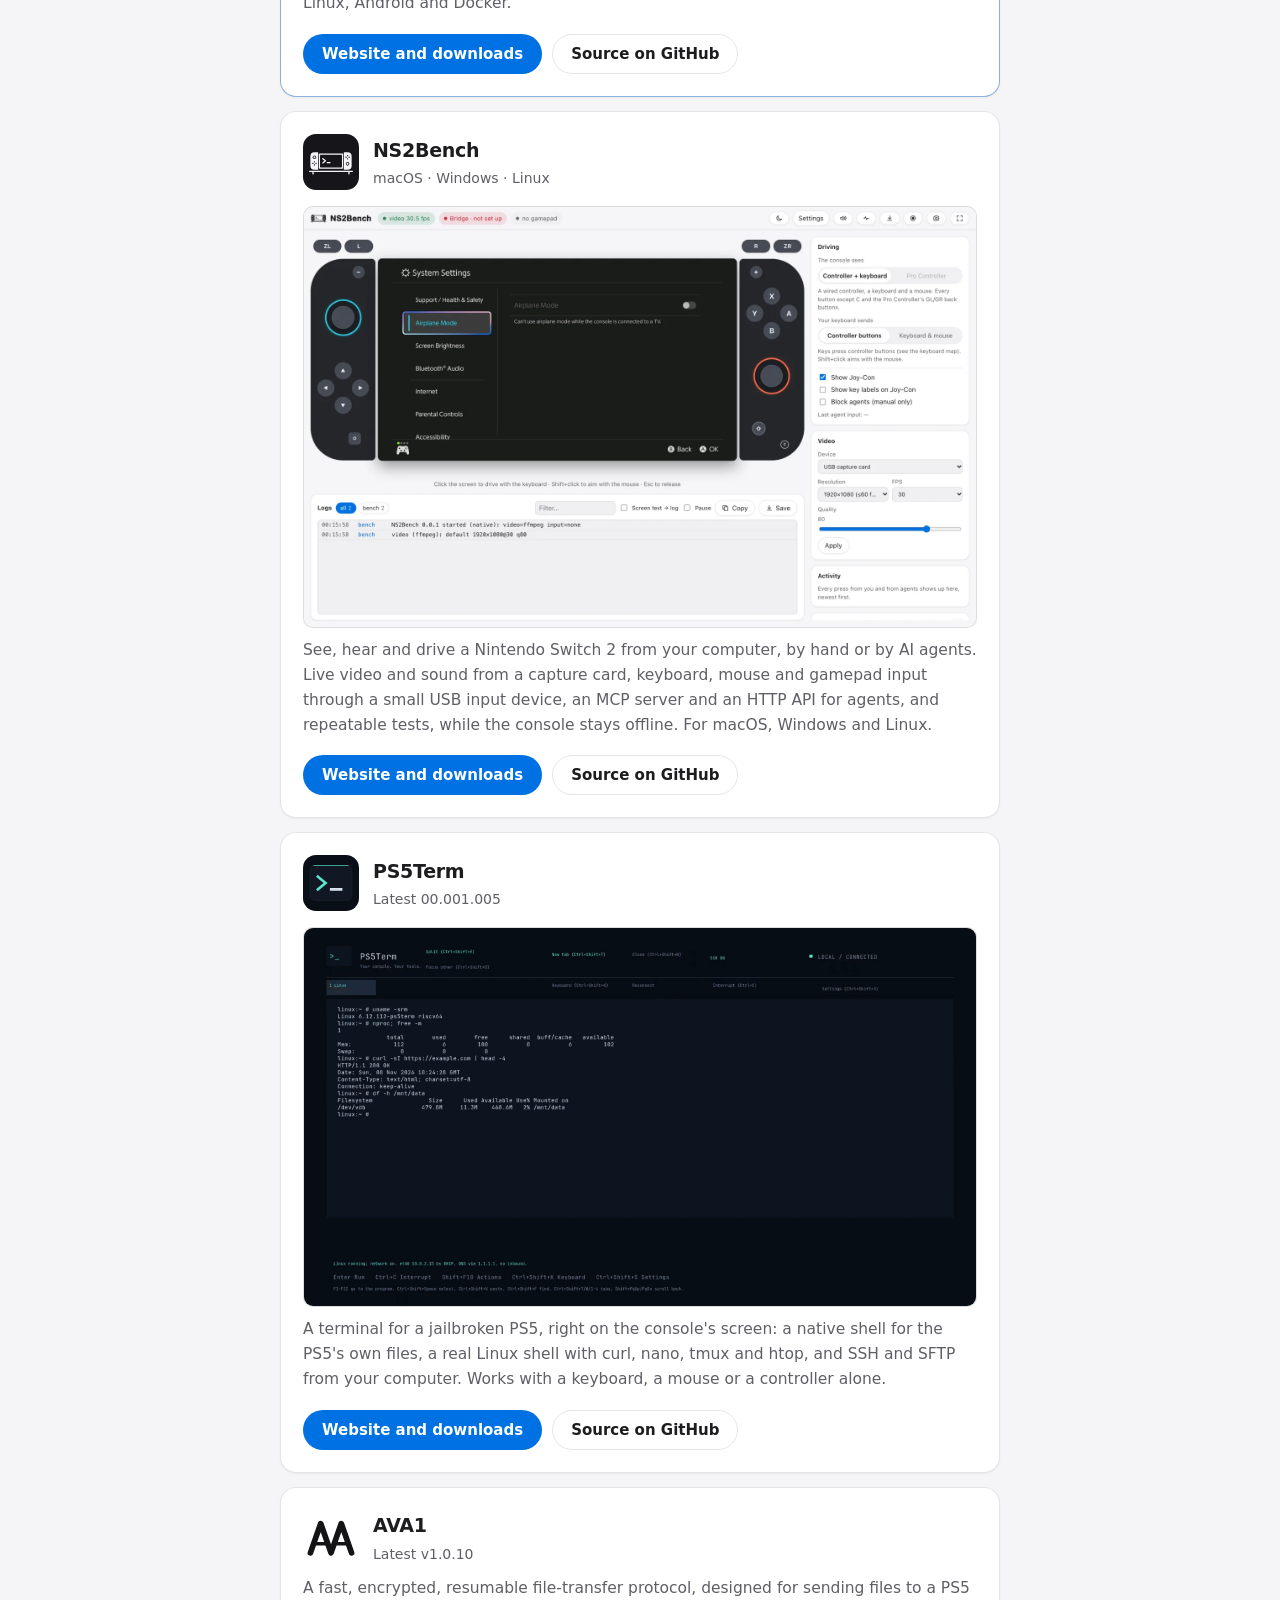
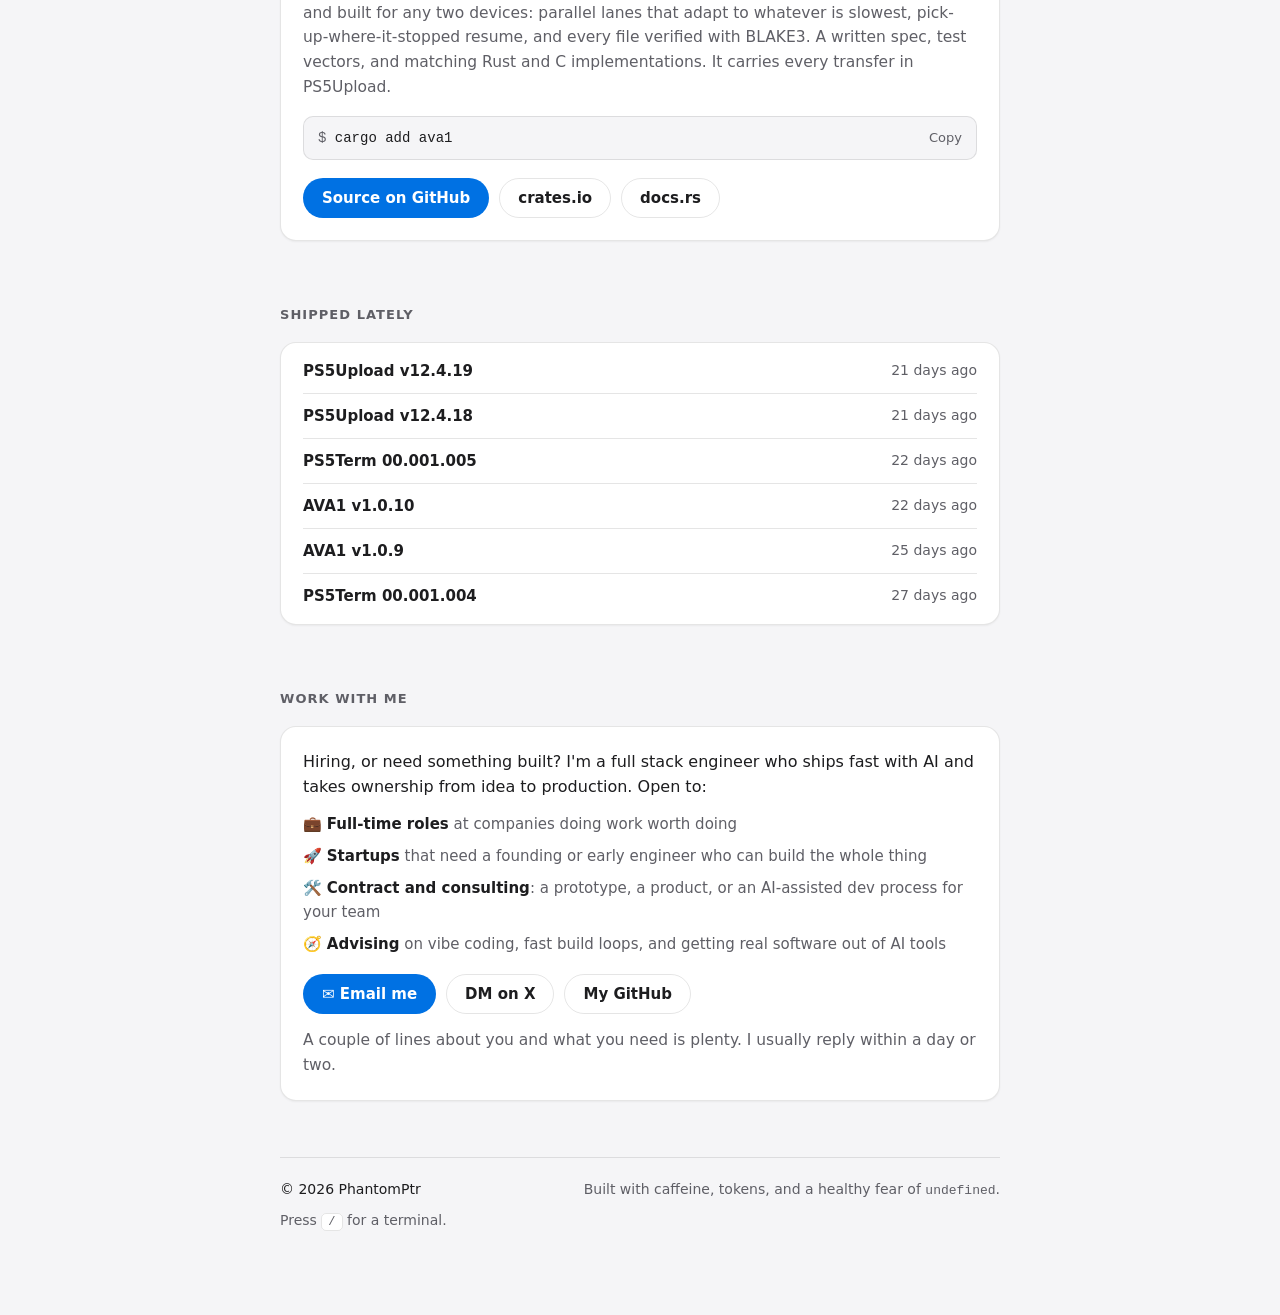
==== commit dfb52651: "Add NS2Bench Co-Authored-By: Claude Fable 5.2 <noreply@anthropic.com> Claude-Session: https://claude" ====
--- a/index.html
+++ b/index.html
@@ -3,7 +3,7 @@
 <head>
   <meta charset="utf-8" />
   <meta name="viewport" content="width=device-width, initial-scale=1" />
-  <title>PhantomPtr · PS5Upload, PS5Term, AVA1</title>
+  <title>PhantomPtr · PS5Upload, NS2Bench, PS5Term, AVA1</title>
   <meta name="description" data-i18n-attr="content:meta.description" content="PhantomPtr is a full stack software engineer who ships open-source tools and is vibe coding through a fast build-learn-ship cycle with AI." />
   <link rel="canonical" href="https://phantomptr.com/" />
   <meta name="theme-color" content="#f5f5f7" media="(prefers-color-scheme: light)" />
@@ -11,7 +11,7 @@
   <meta property="og:type" content="website" />
   <meta property="og:url" content="https://phantomptr.com/" />
   <meta property="og:site_name" content="PhantomPtr" />
-  <meta property="og:title" content="PhantomPtr · PS5Upload, PS5Term, AVA1" />
+  <meta property="og:title" content="PhantomPtr · PS5Upload, NS2Bench, PS5Term, AVA1" />
   <meta property="og:description" data-i18n-attr="content:meta.og" content="Full stack engineer, open-source builder, vibe coder. Works until it doesn't." />
   <meta property="og:image" content="https://phantomptr.com/assets/og.png" />
   <meta property="og:image:width" content="1200" />
@@ -22,6 +22,7 @@
   <meta name="twitter:image" content="https://phantomptr.com/assets/og.png" />
   <meta name="color-scheme" content="light dark" />
   <link rel="alternate" type="application/atom+xml" title="PS5Upload releases" href="https://github.com/phantomptr/ps5upload/releases.atom" />
+  <link rel="alternate" type="application/atom+xml" title="NS2Bench releases" href="https://github.com/phantomptr/ns2bench/releases.atom" />
   <link rel="alternate" type="application/atom+xml" title="PS5Term releases" href="https://github.com/phantomptr/ps5term/releases.atom" />
   <link rel="alternate" type="application/atom+xml" title="AVA1 releases" href="https://github.com/phantomptr/ava1/releases.atom" />
   <link rel="icon" href="assets/favicon.png" />
@@ -115,6 +116,16 @@
       },
       {
         "@type": "SoftwareApplication",
+        "name": "NS2Bench",
+        "url": "https://ns2bench.phantomptr.com/",
+        "applicationCategory": "DeveloperApplication",
+        "operatingSystem": "macOS, Windows, Linux",
+        "description": "See, hear and drive a Nintendo Switch 2 from your computer, by hand or by AI agents. The console stays offline.",
+        "offers": { "@type": "Offer", "price": "0", "priceCurrency": "USD" },
+        "author": { "@id": "https://phantomptr.com/#me" }
+      },
+      {
+        "@type": "SoftwareApplication",
         "name": "PS5Term",
         "url": "https://ps5term.phantomptr.com/",
         "applicationCategory": "UtilitiesApplication",
@@ -224,6 +235,35 @@
 
       <article class="card">
         <div class="card-head">
+          <img src="assets/ns2bench.svg" alt="" width="56" height="56" />
+          <div>
+            <h3><a href="https://ns2bench.phantomptr.com/">NS2Bench</a></h3>
+            <p class="meta">
+              <span id="ns2bench-version">macOS · Windows · Linux</span>
+              <span class="stars" id="stars-ns2bench"></span>
+            </p>
+          </div>
+        </div>
+        <a class="shot" href="https://ns2bench.phantomptr.com/" tabindex="-1">
+          <picture>
+            <source srcset="assets/shots/ns2bench-dark.webp" media="(prefers-color-scheme: dark)" />
+            <img src="assets/shots/ns2bench-light.webp" data-i18n-attr="alt:alt.ns2bench" alt="NS2Bench with the console's System Settings on screen, between on-screen Joy-Con, beside the driving, video and log panels." width="1600" height="1000" loading="lazy" decoding="async" />
+          </picture>
+        </a>
+        <p data-i18n="ns2bench.text">
+          See, hear and drive a Nintendo Switch 2 from your computer, by hand or by AI agents.
+          Live video and sound from a capture card, keyboard, mouse and gamepad input through a
+          small USB input device, an MCP server and an HTTP API for agents, and repeatable tests,
+          while the console stays offline. For macOS, Windows and Linux.
+        </p>
+        <div class="actions">
+          <a class="btn primary" href="https://ns2bench.phantomptr.com/" data-i18n="ps5upload.site">Website and downloads</a>
+          <a class="btn" href="https://github.com/phantomptr/ns2bench" data-i18n="projects.source">Source on GitHub</a>
+        </div>
+      </article>
+
+      <article class="card">
+        <div class="card-head">
           <img src="assets/ps5term.svg" alt="" width="56" height="56" />
           <div>
             <h3><a href="https://ps5term.phantomptr.com/">PS5Term</a></h3>
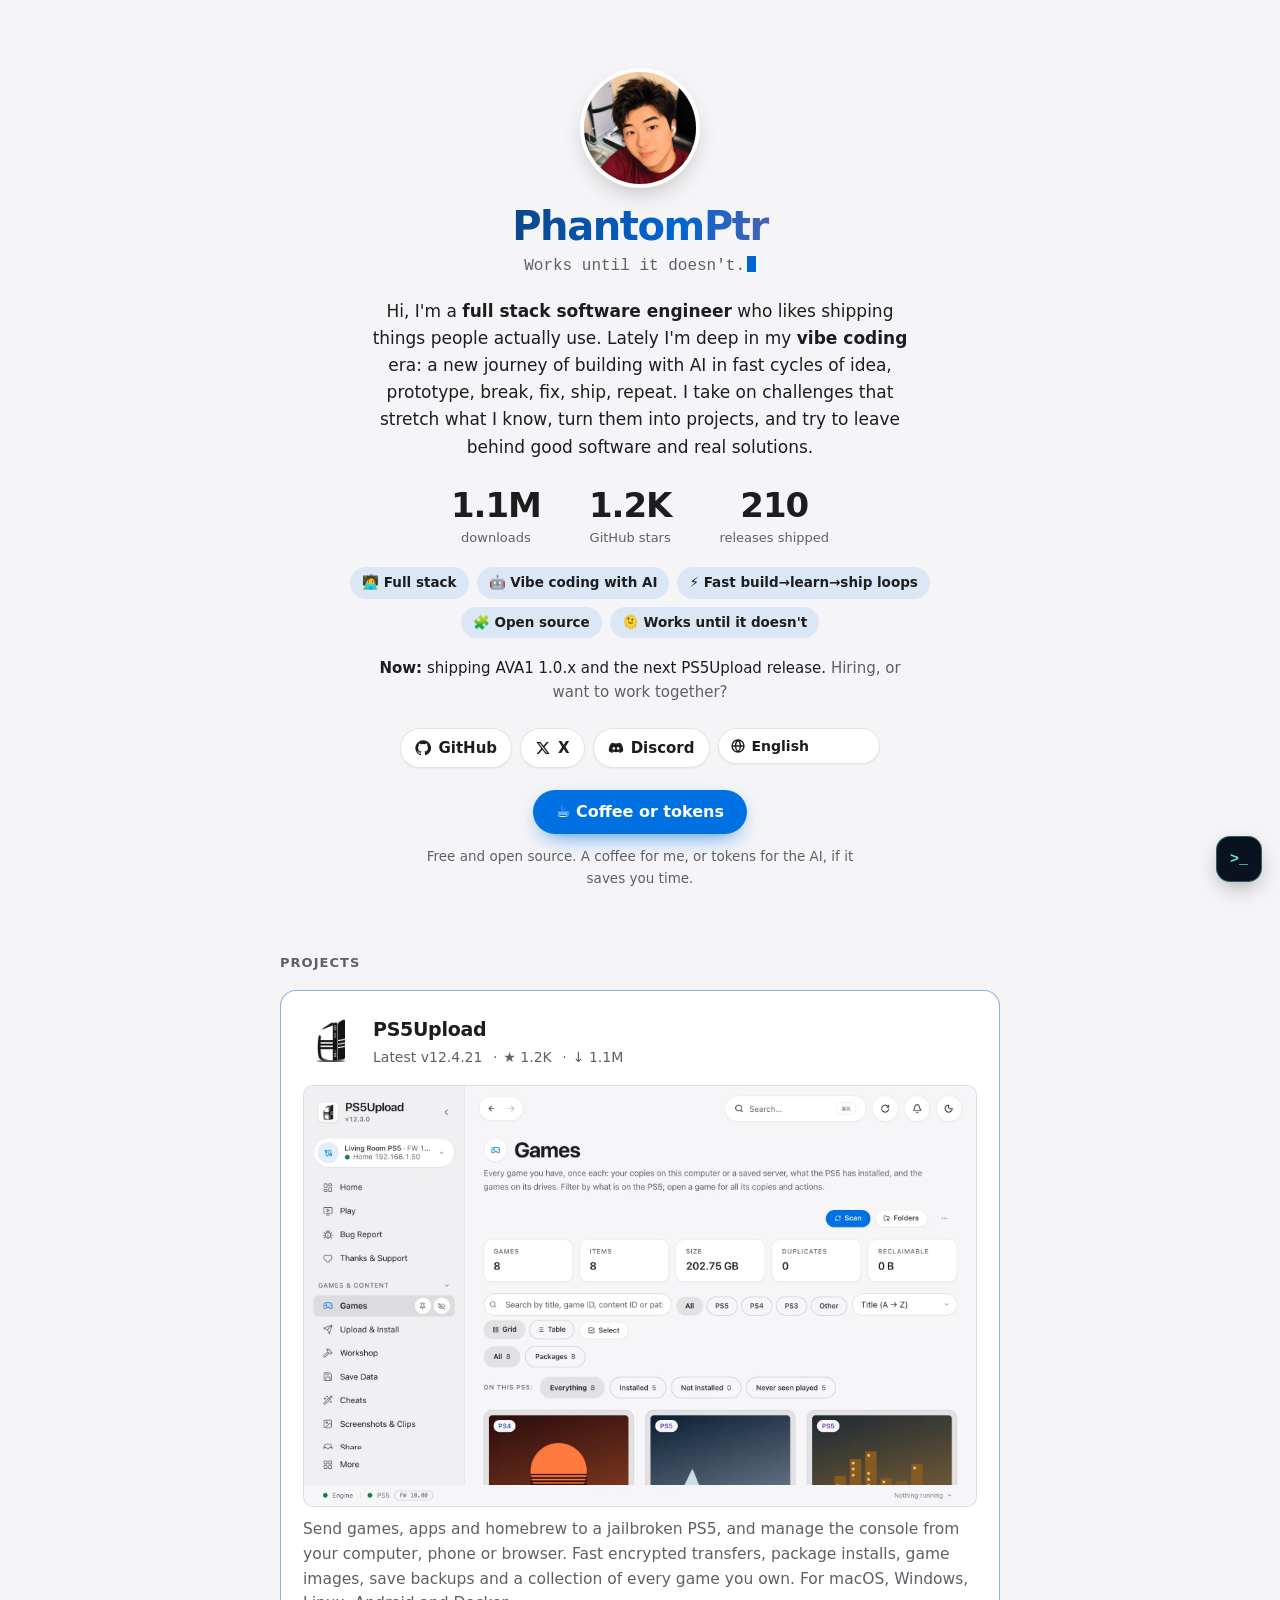
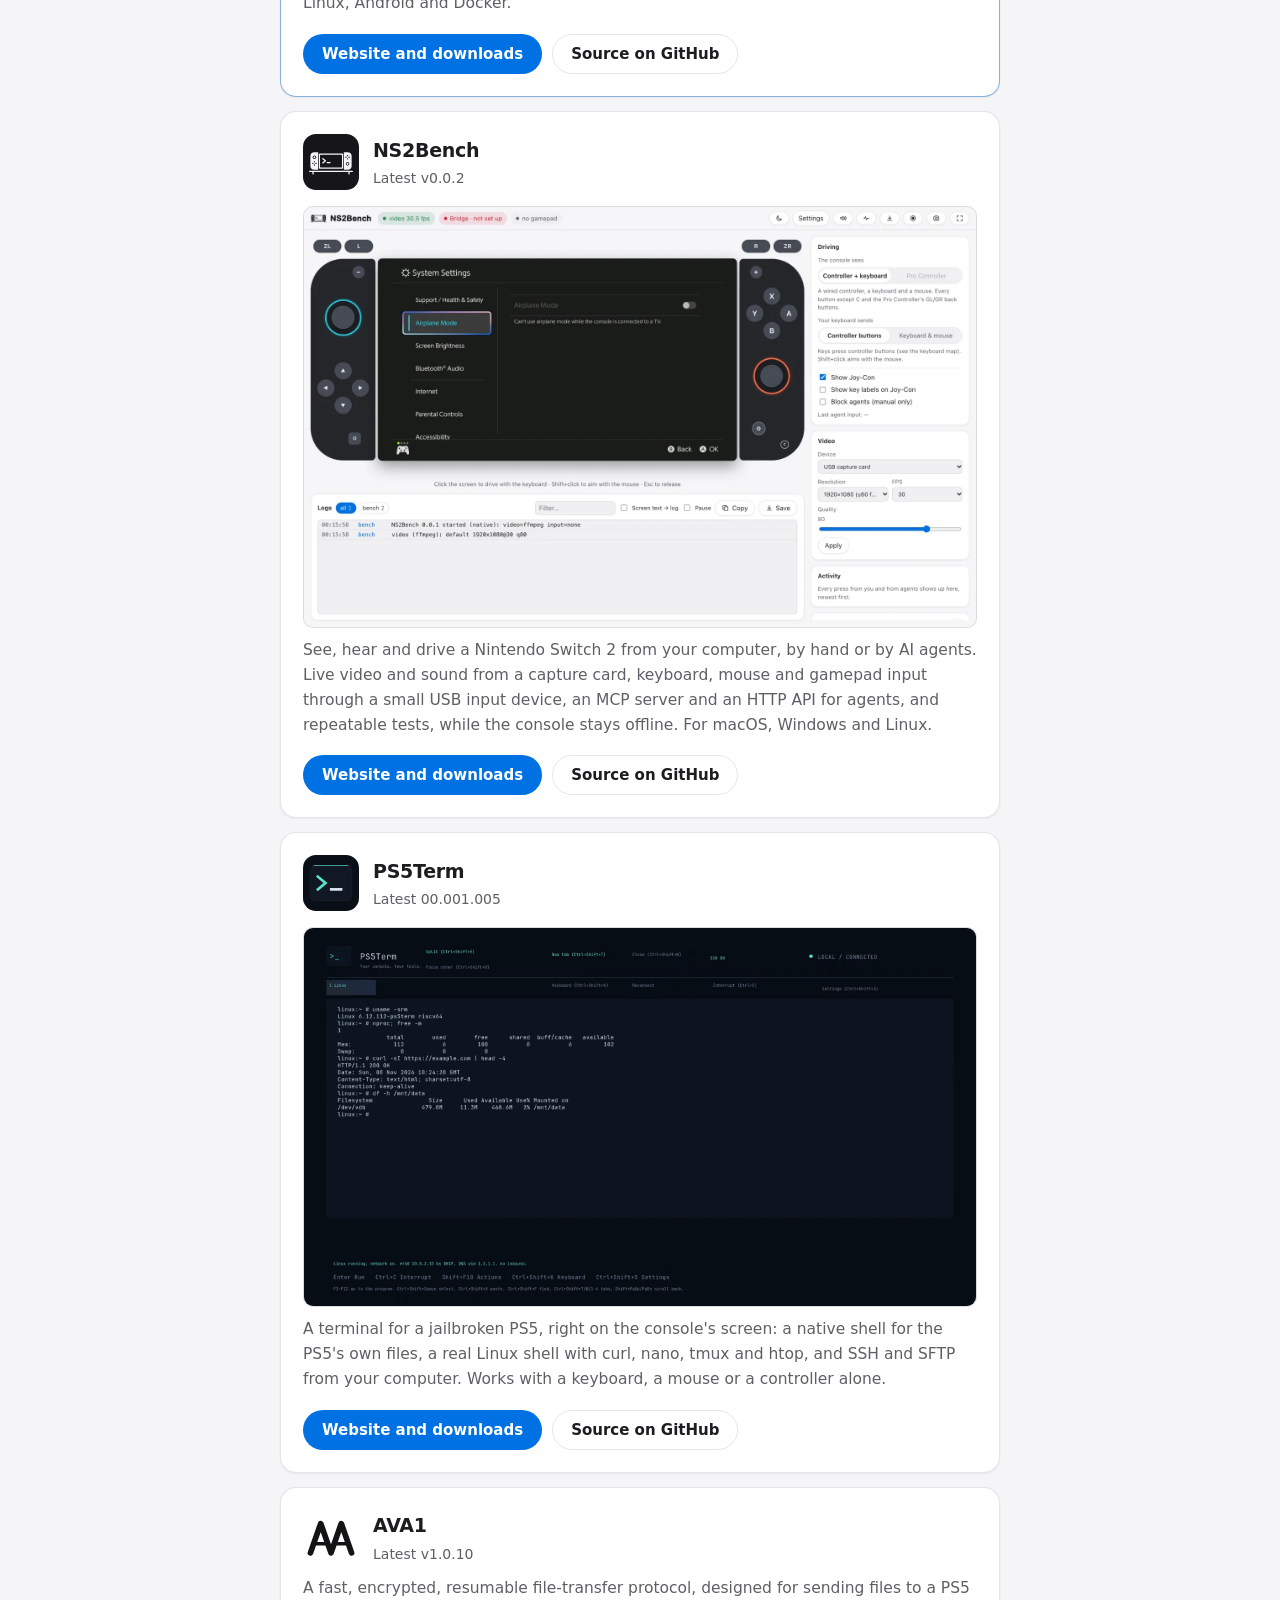
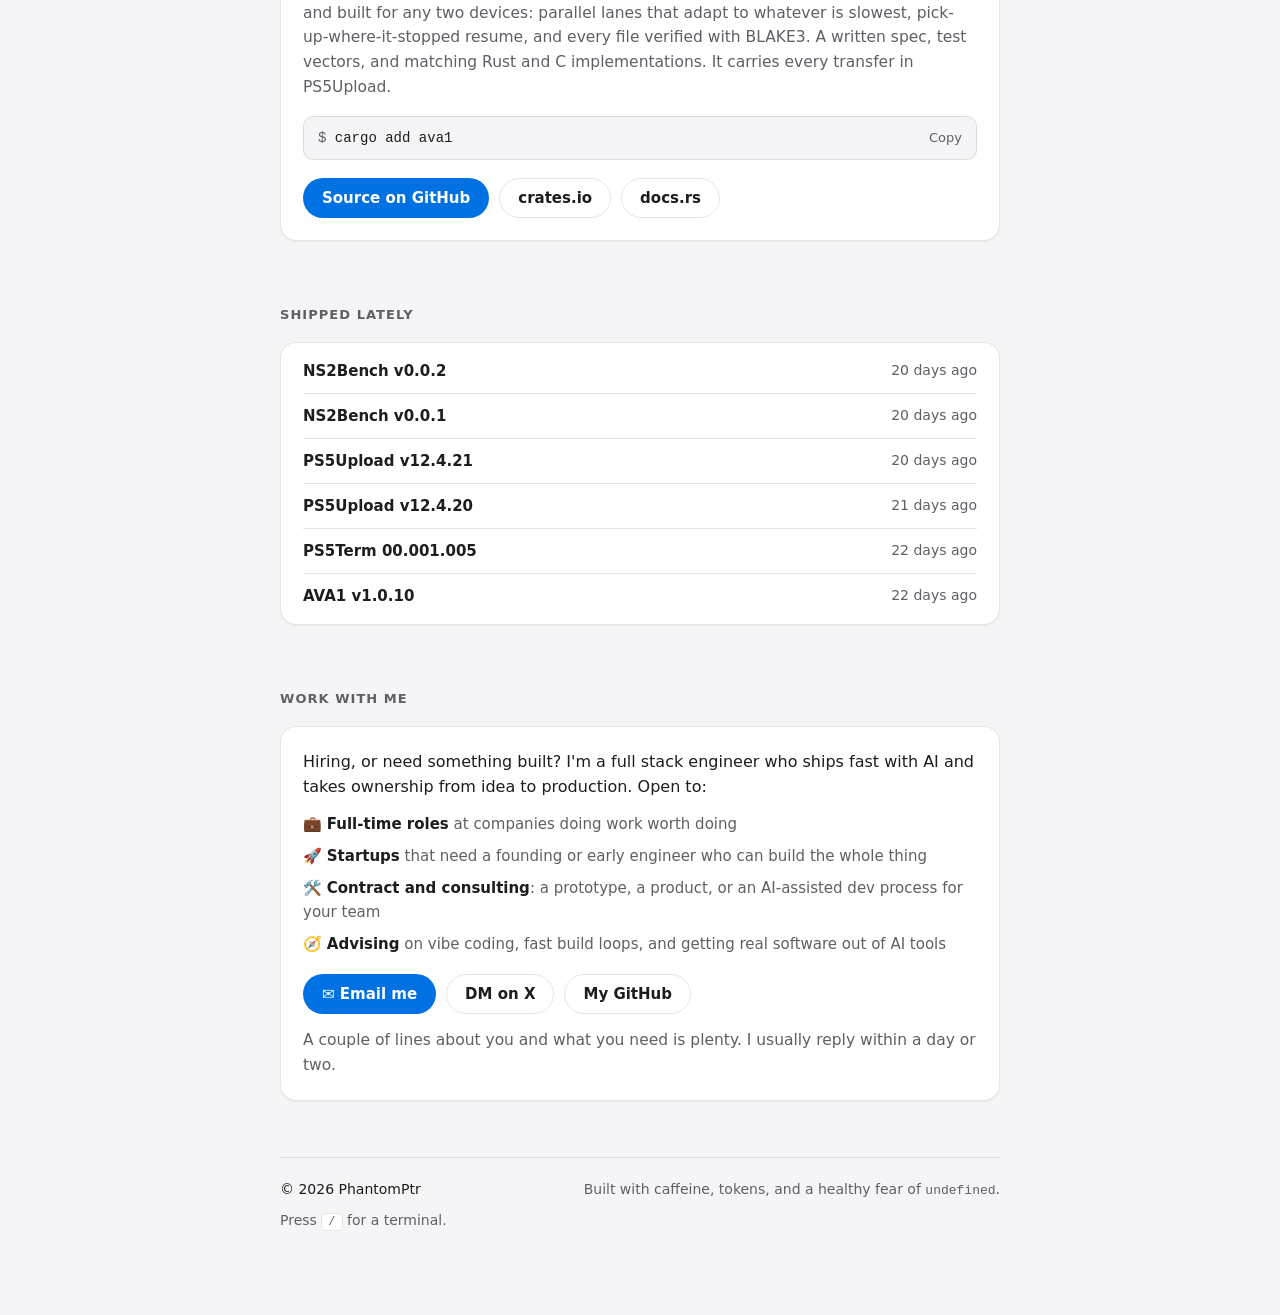
==== commit 907cfe93: "NS2Bench: its released numbers, and its site's own screenshot descriptions Co-Authored-By: Claude Fa" ====
--- a/index.html
+++ b/index.html
@@ -247,7 +247,7 @@
         <a class="shot" href="https://ns2bench.phantomptr.com/" tabindex="-1">
           <picture>
             <source srcset="assets/shots/ns2bench-dark.webp" media="(prefers-color-scheme: dark)" />
-            <img src="assets/shots/ns2bench-light.webp" data-i18n-attr="alt:alt.ns2bench" alt="NS2Bench with the console's System Settings on screen, between on-screen Joy-Con, beside the driving, video and log panels." width="1600" height="1000" loading="lazy" decoding="async" />
+            <img src="assets/shots/ns2bench-light.webp" data-i18n-attr="alt:alt.ns2bench" alt="NS2Bench showing the console's System Settings with on-screen Joy-Con, the Driving and Video panels and logs" width="1600" height="1000" loading="lazy" decoding="async" />
           </picture>
         </a>
         <p data-i18n="ns2bench.text">
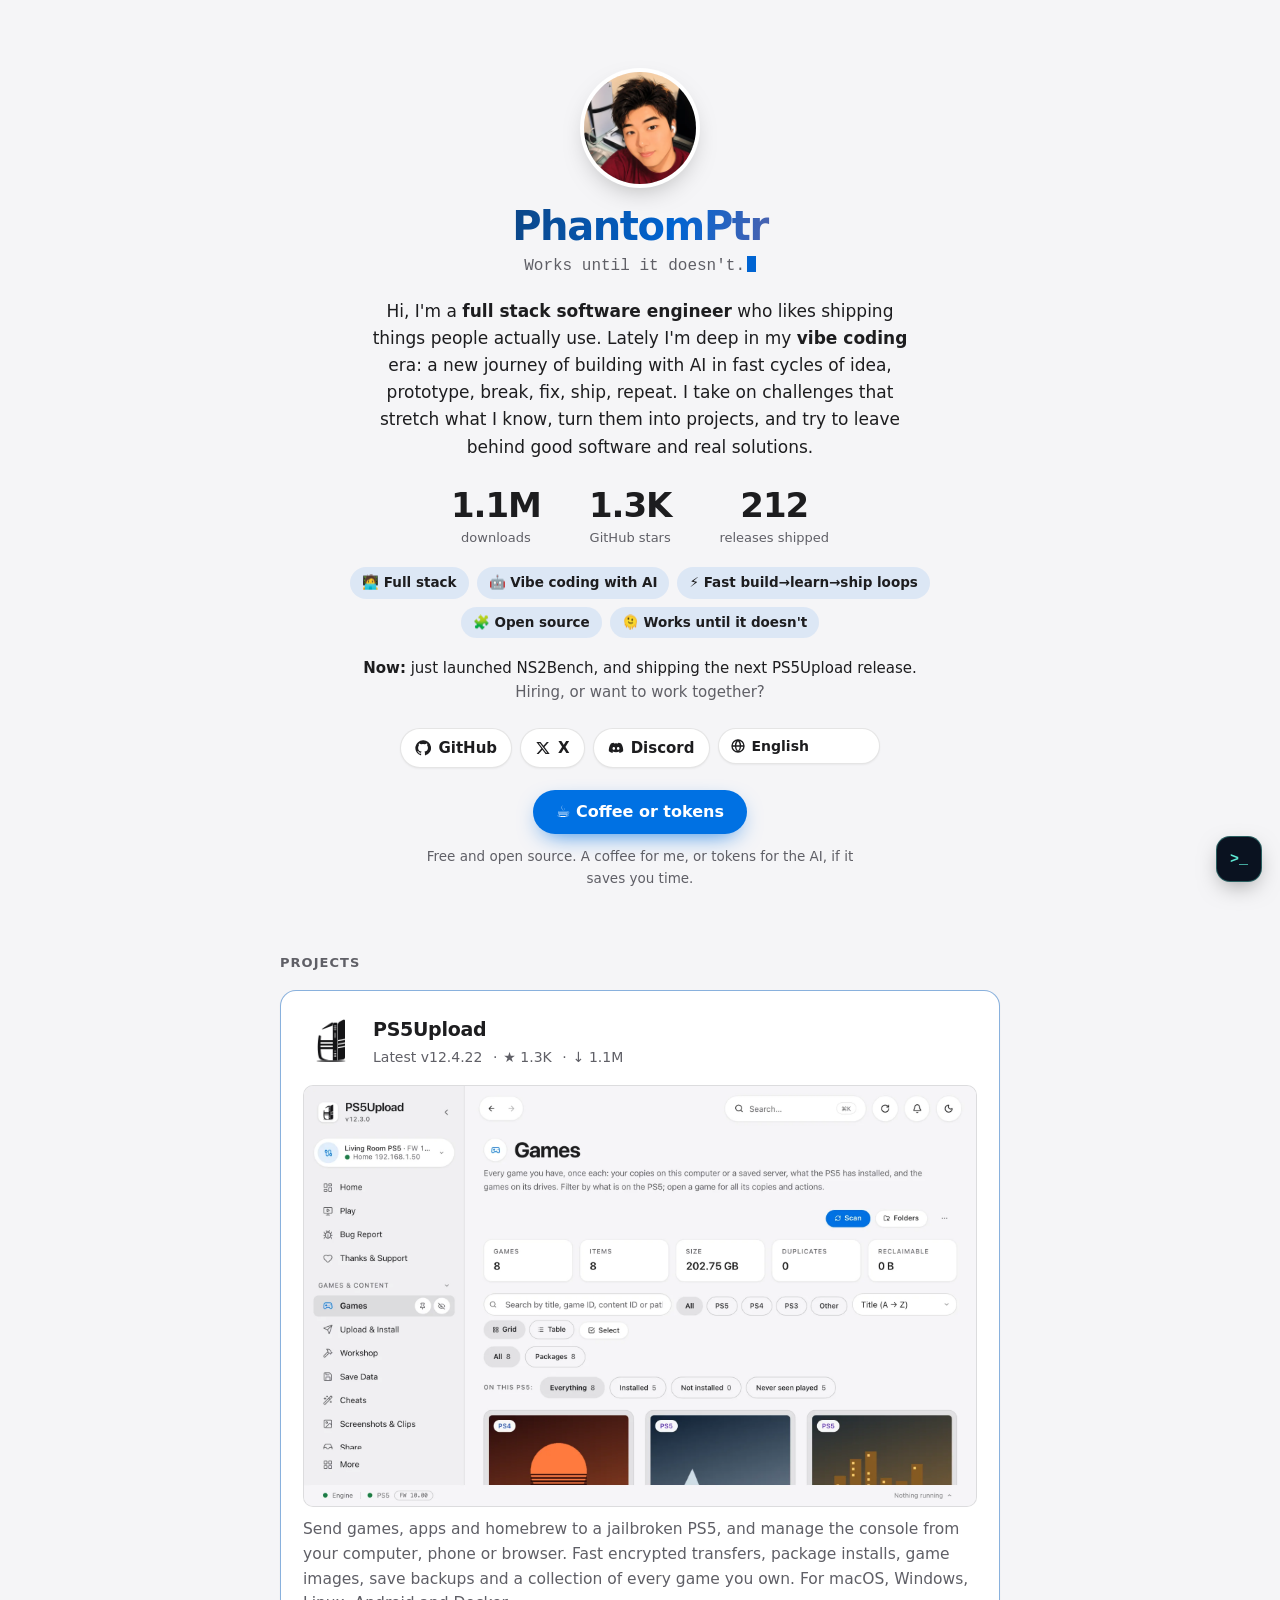
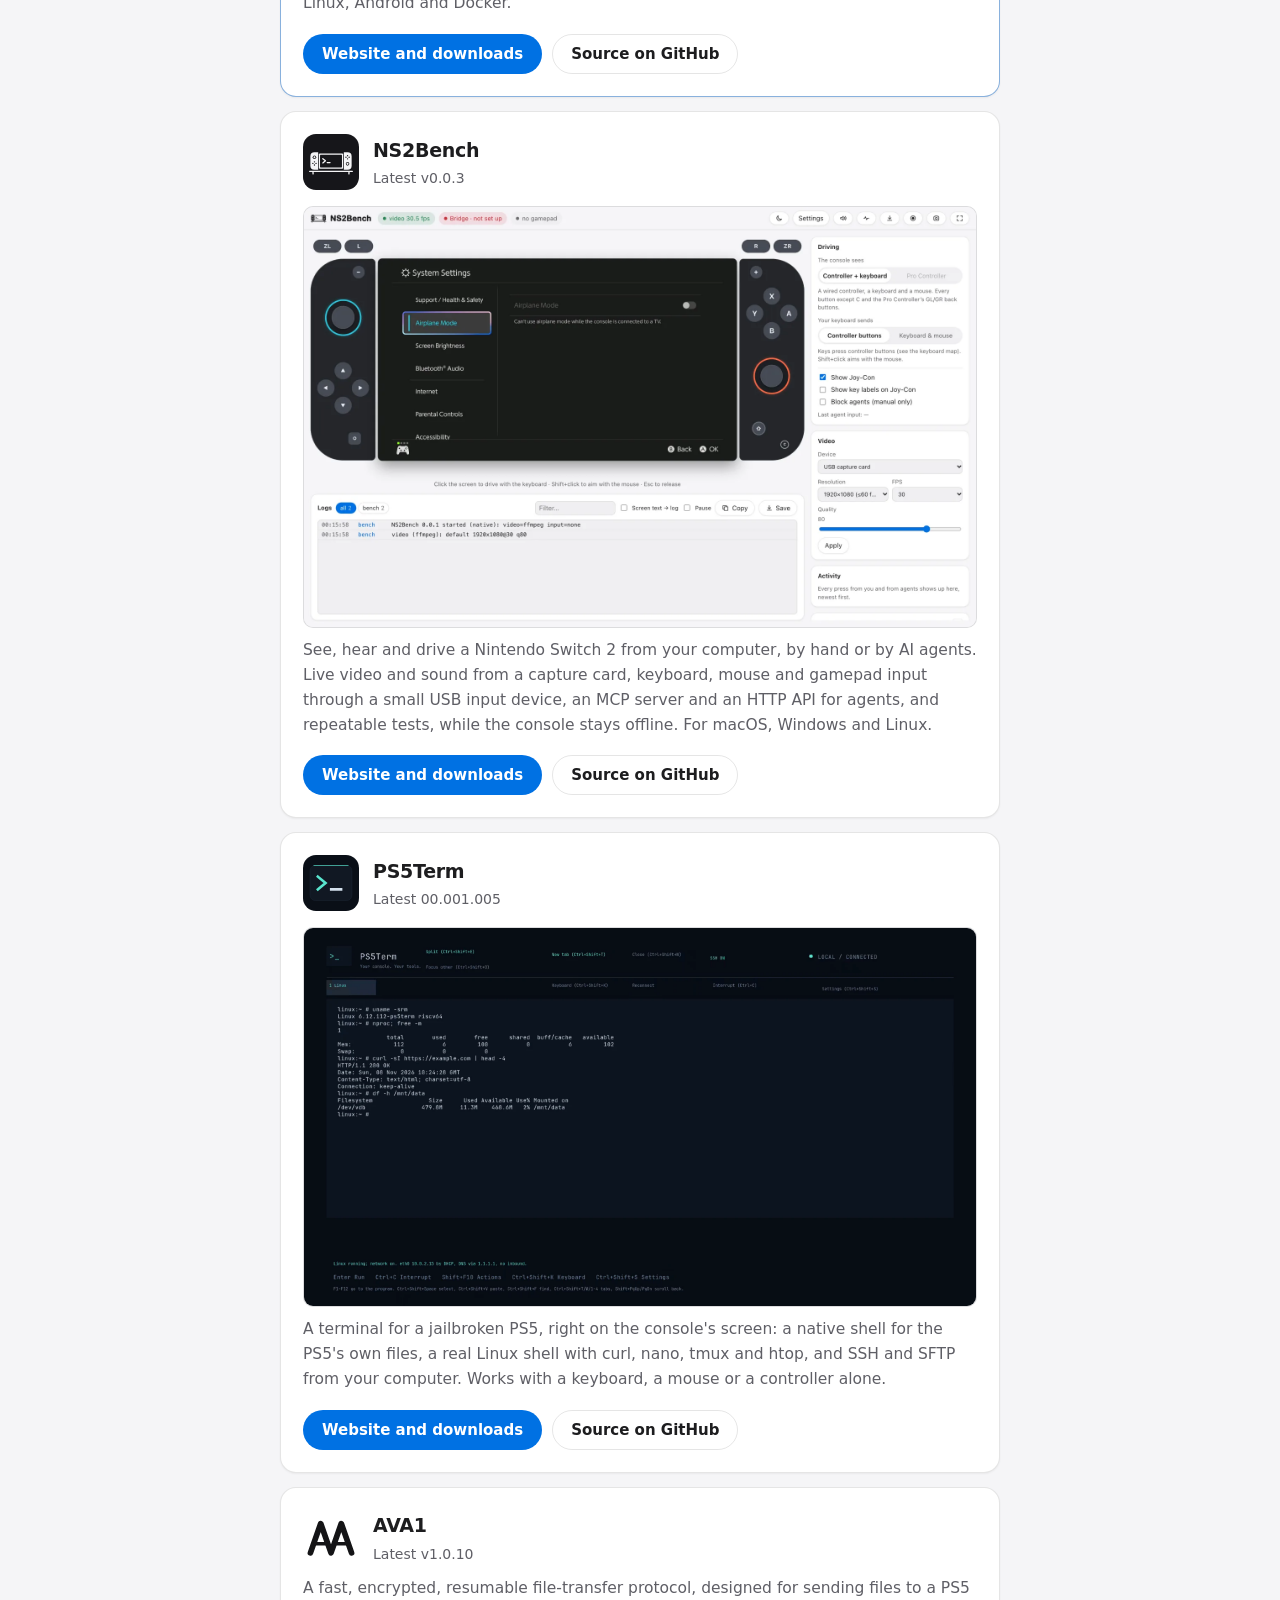
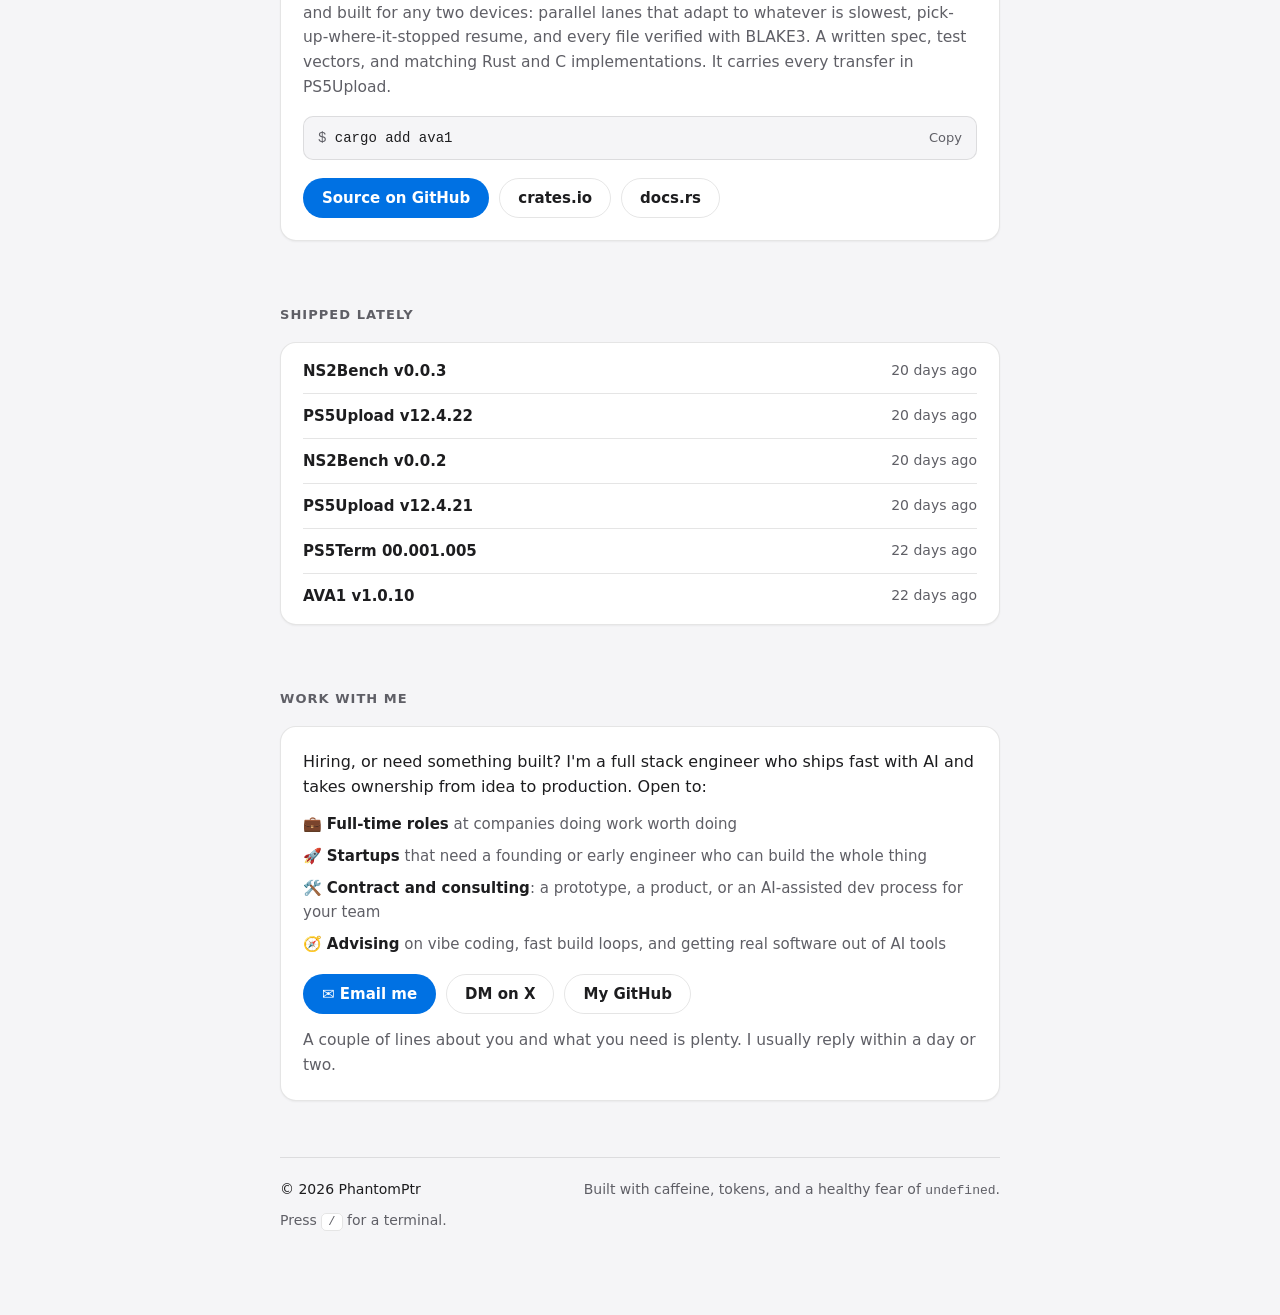
==== commit 5efe502e: "Now: NS2Bench just launched Co-Authored-By: Claude Fable 5.2 <noreply@anthropic.com> Claude-Session:" ====
--- a/index.html
+++ b/index.html
@@ -173,7 +173,7 @@
       </ul>
       <p class="now">
         <strong data-i18n="now.label">Now:</strong>
-        <span data-i18n="now.text">shipping AVA1 1.0.x and the next PS5Upload release.</span>
+        <span data-i18n="now.text">just launched NS2Bench, and shipping the next PS5Upload release.</span>
         <a href="#connect-title" class="muted" data-i18n="now.link">Hiring, or want to work together?</a>
       </p>
       <nav class="links" data-i18n-attr="aria-label:nav.label" aria-label="Elsewhere">
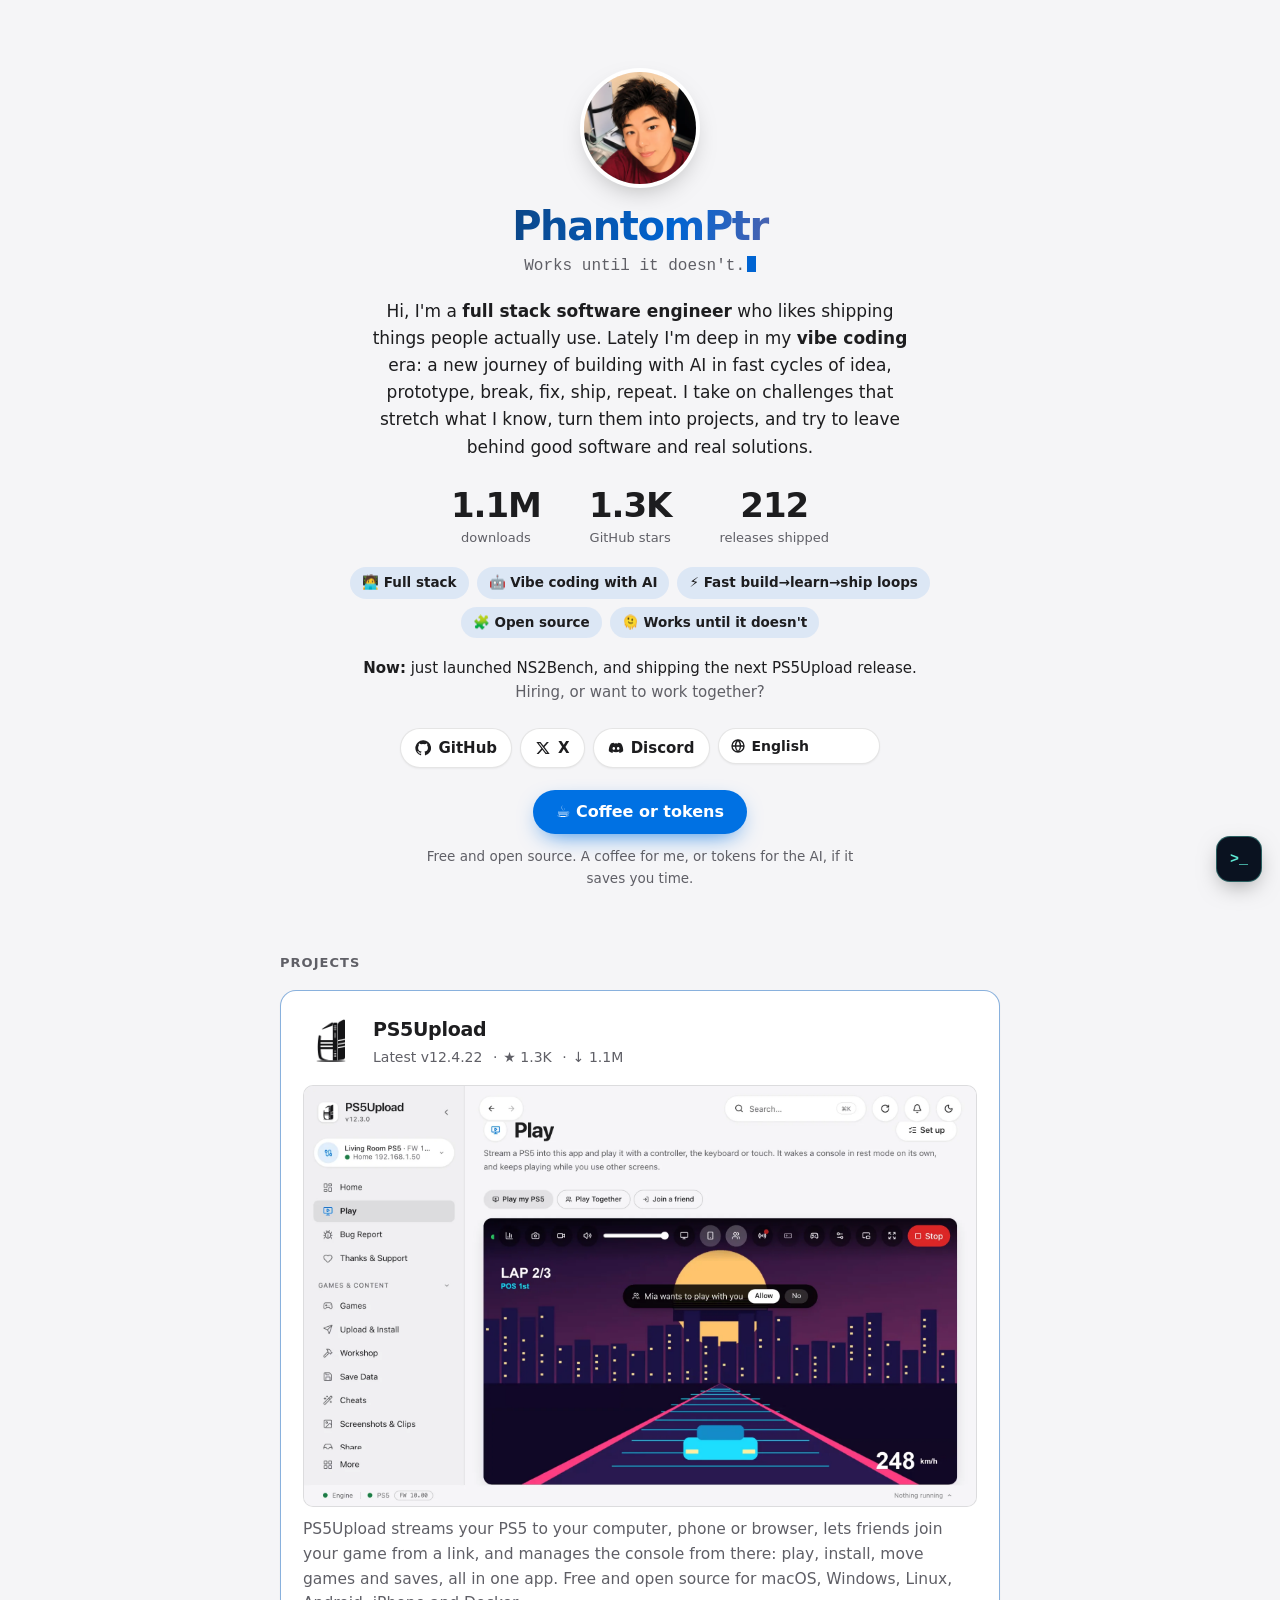
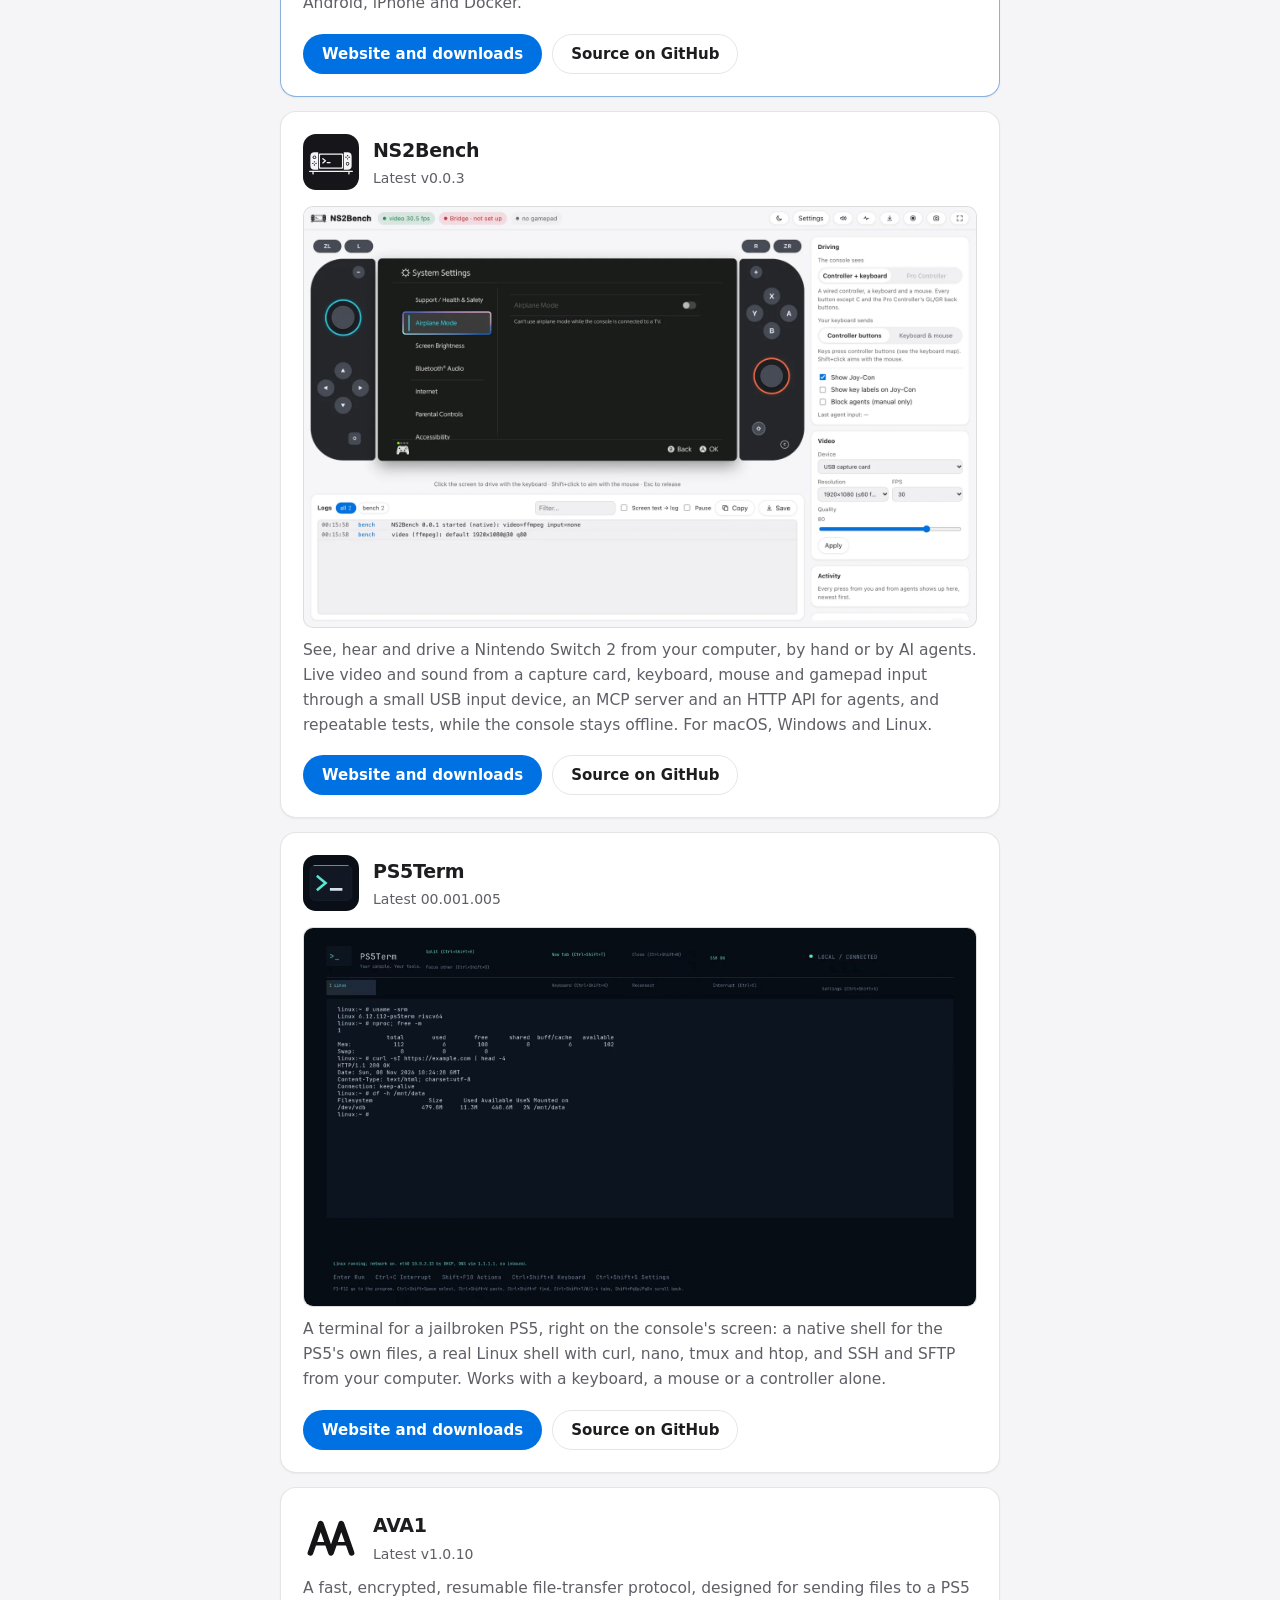
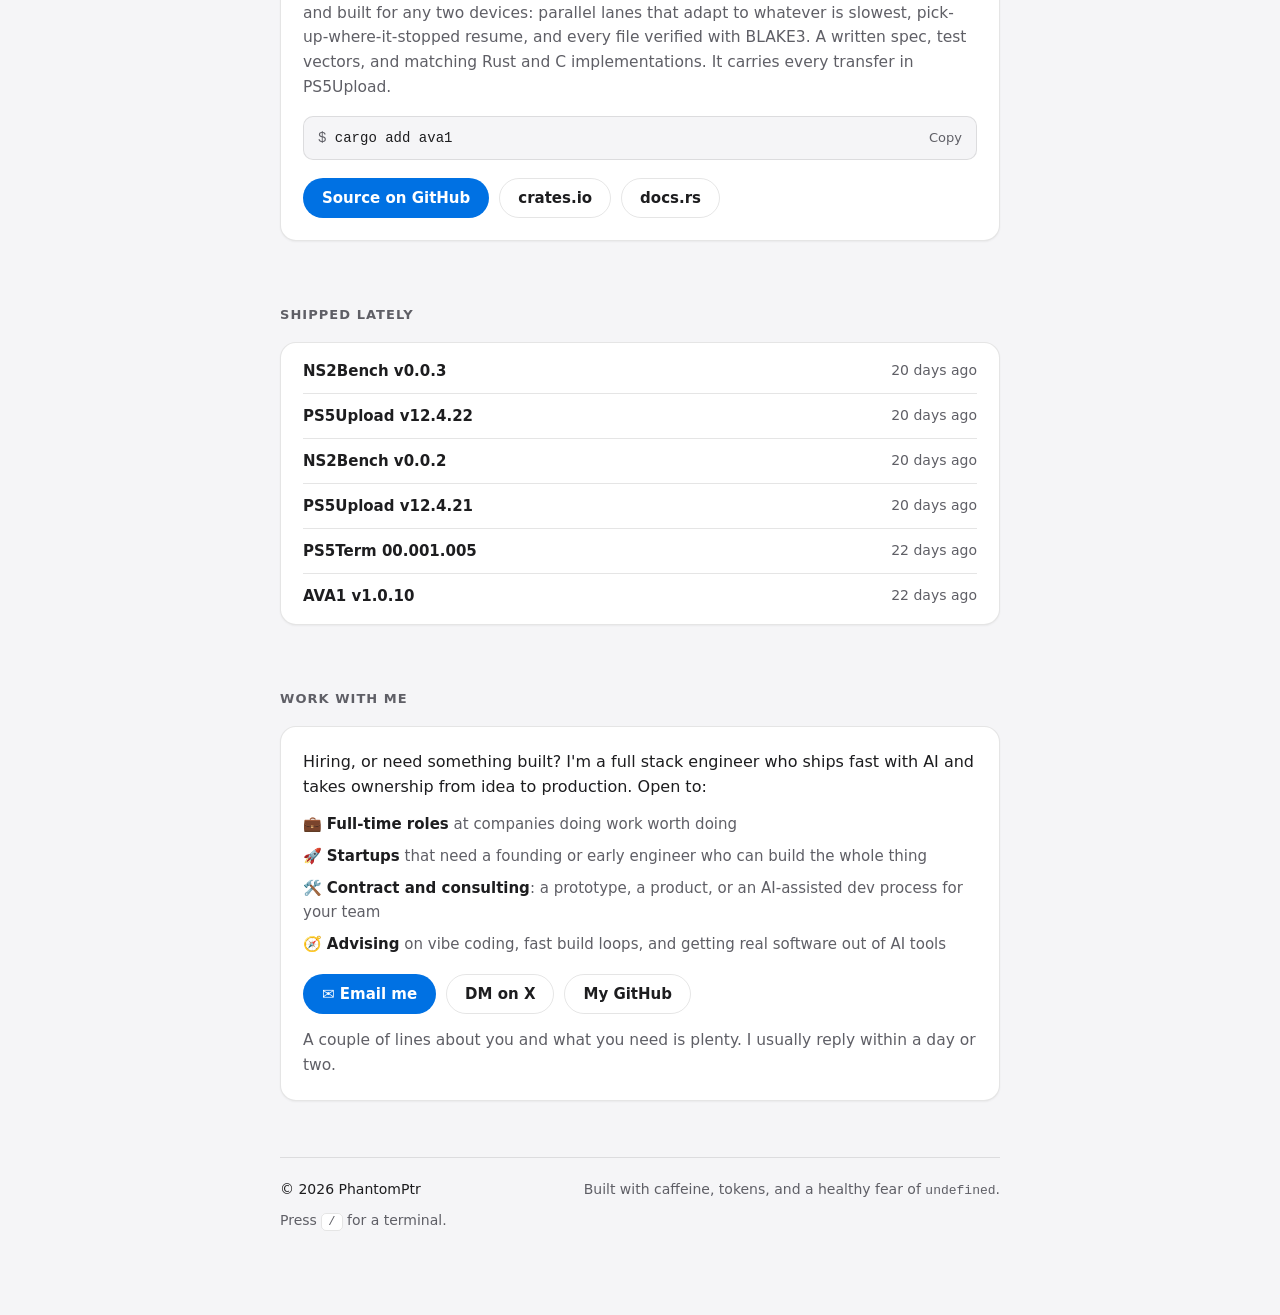
==== commit beeb2a06: "PS5Upload card leads with Play, in its site's own words and screenshot Co-Authored-By: Claude Fable " ====
--- a/index.html
+++ b/index.html
@@ -109,8 +109,8 @@
         "name": "PS5Upload",
         "url": "https://ps5upload.phantomptr.com/",
         "applicationCategory": "UtilitiesApplication",
-        "operatingSystem": "macOS, Windows, Linux, Android",
-        "description": "Send games, apps and homebrew to a jailbroken PS5, and manage the console from your computer, phone or browser.",
+        "operatingSystem": "macOS, Windows, Linux, Android, iOS",
+        "description": "Play your PS5 from your computer, phone or browser, let friends join your game from a link, and manage the console from the same app.",
         "offers": { "@type": "Offer", "price": "0", "priceCurrency": "USD" },
         "author": { "@id": "https://phantomptr.com/#me" }
       },
@@ -218,14 +218,11 @@
         <a class="shot" href="https://ps5upload.phantomptr.com/" data-site="ps5upload" tabindex="-1">
           <picture>
             <source srcset="assets/shots/ps5upload-dark.webp" media="(prefers-color-scheme: dark)" />
-            <img src="assets/shots/ps5upload-light.webp" data-i18n-attr="alt:alt.games" alt="Games: a grid of game covers with their sizes and where they are." width="1920" height="1200" loading="lazy" decoding="async" />
+            <img src="assets/shots/ps5upload-light.webp" data-i18n-attr="alt:alt.play" alt="Play: a PS5 game streamed into PS5Upload on a computer, with its controls bar." width="1920" height="1200" loading="lazy" decoding="async" />
           </picture>
         </a>
         <p data-i18n="ps5upload.text">
-          Send games, apps and homebrew to a jailbroken PS5, and manage the console from your
-          computer, phone or browser. Fast encrypted transfers, package installs, game images,
-          save backups and a collection of every game you own. For macOS, Windows, Linux, Android
-          and Docker.
+          PS5Upload streams your PS5 to your computer, phone or browser, lets friends join your game from a link, and manages the console from there: play, install, move games and saves, all in one app. Free and open source for macOS, Windows, Linux, Android, iPhone and Docker.
         </p>
         <div class="actions">
           <a class="btn primary" href="https://ps5upload.phantomptr.com/" data-site="ps5upload" data-i18n="ps5upload.site">Website and downloads</a>
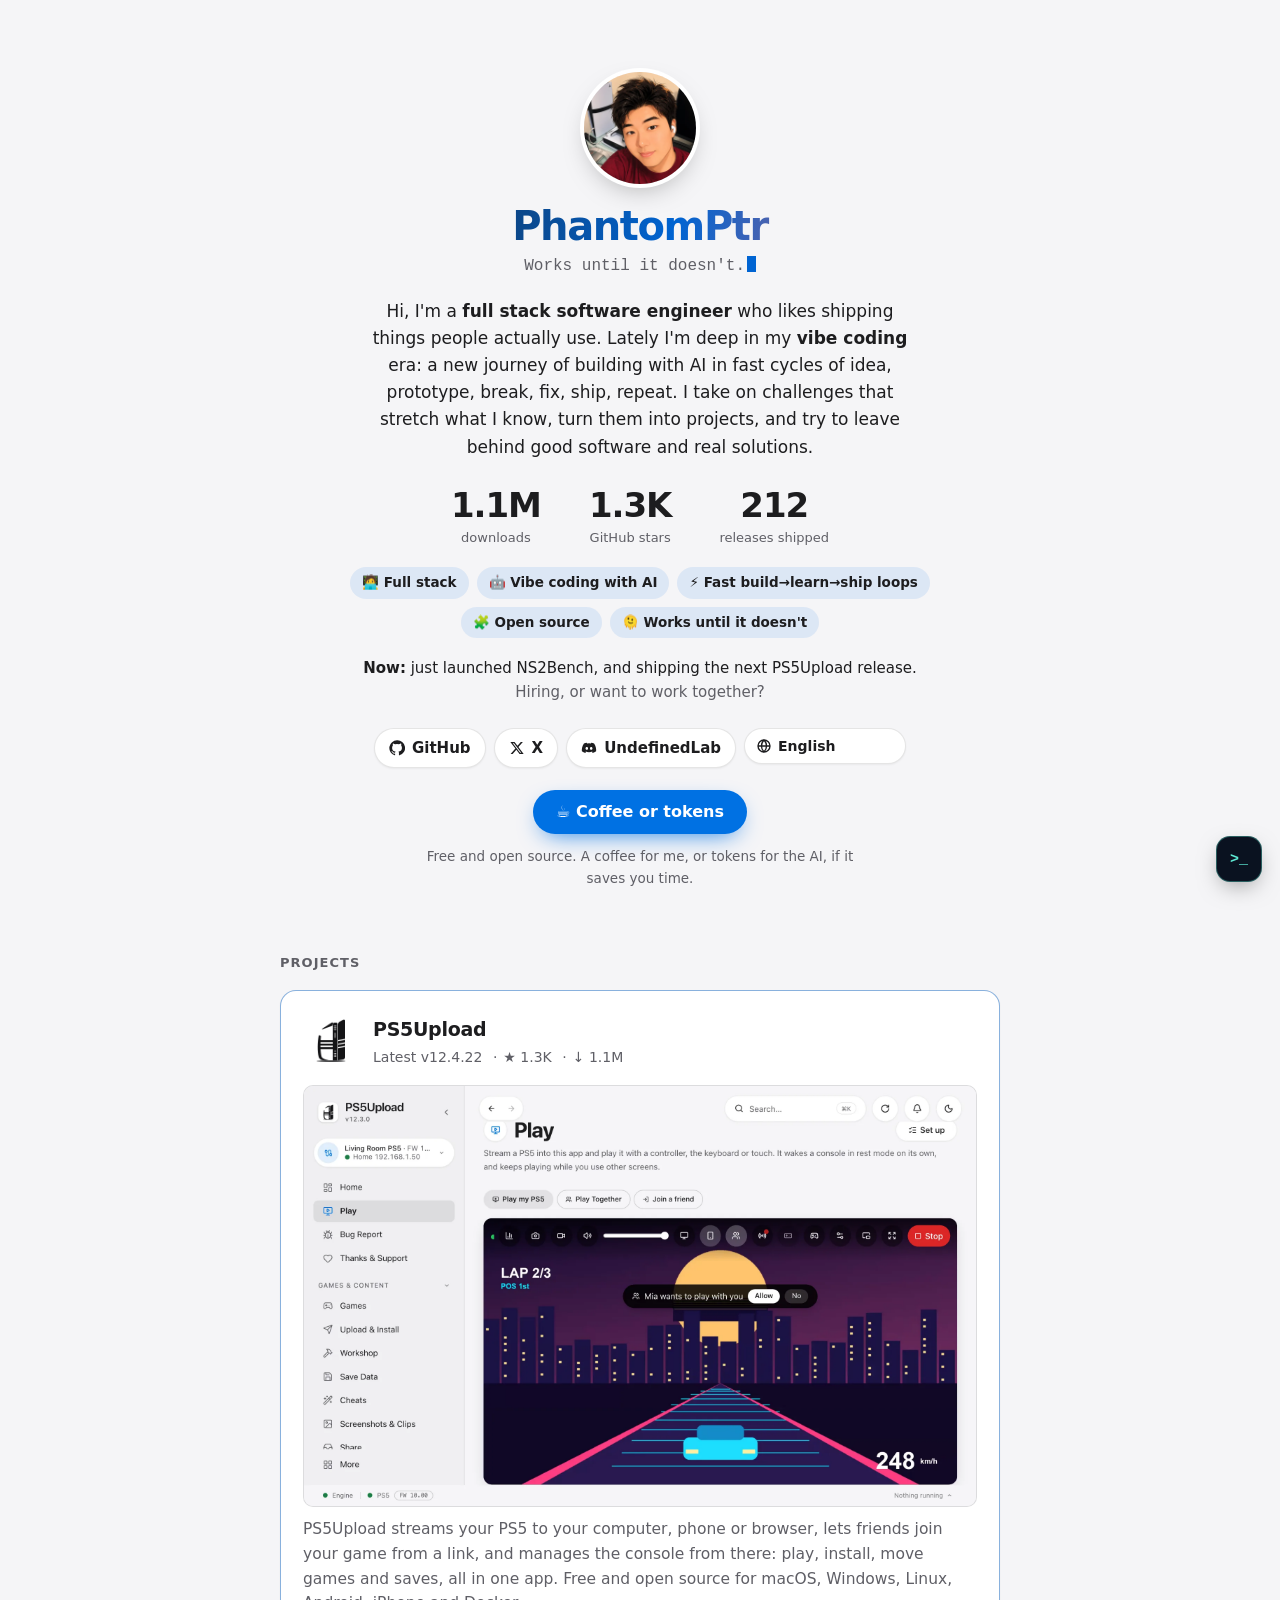
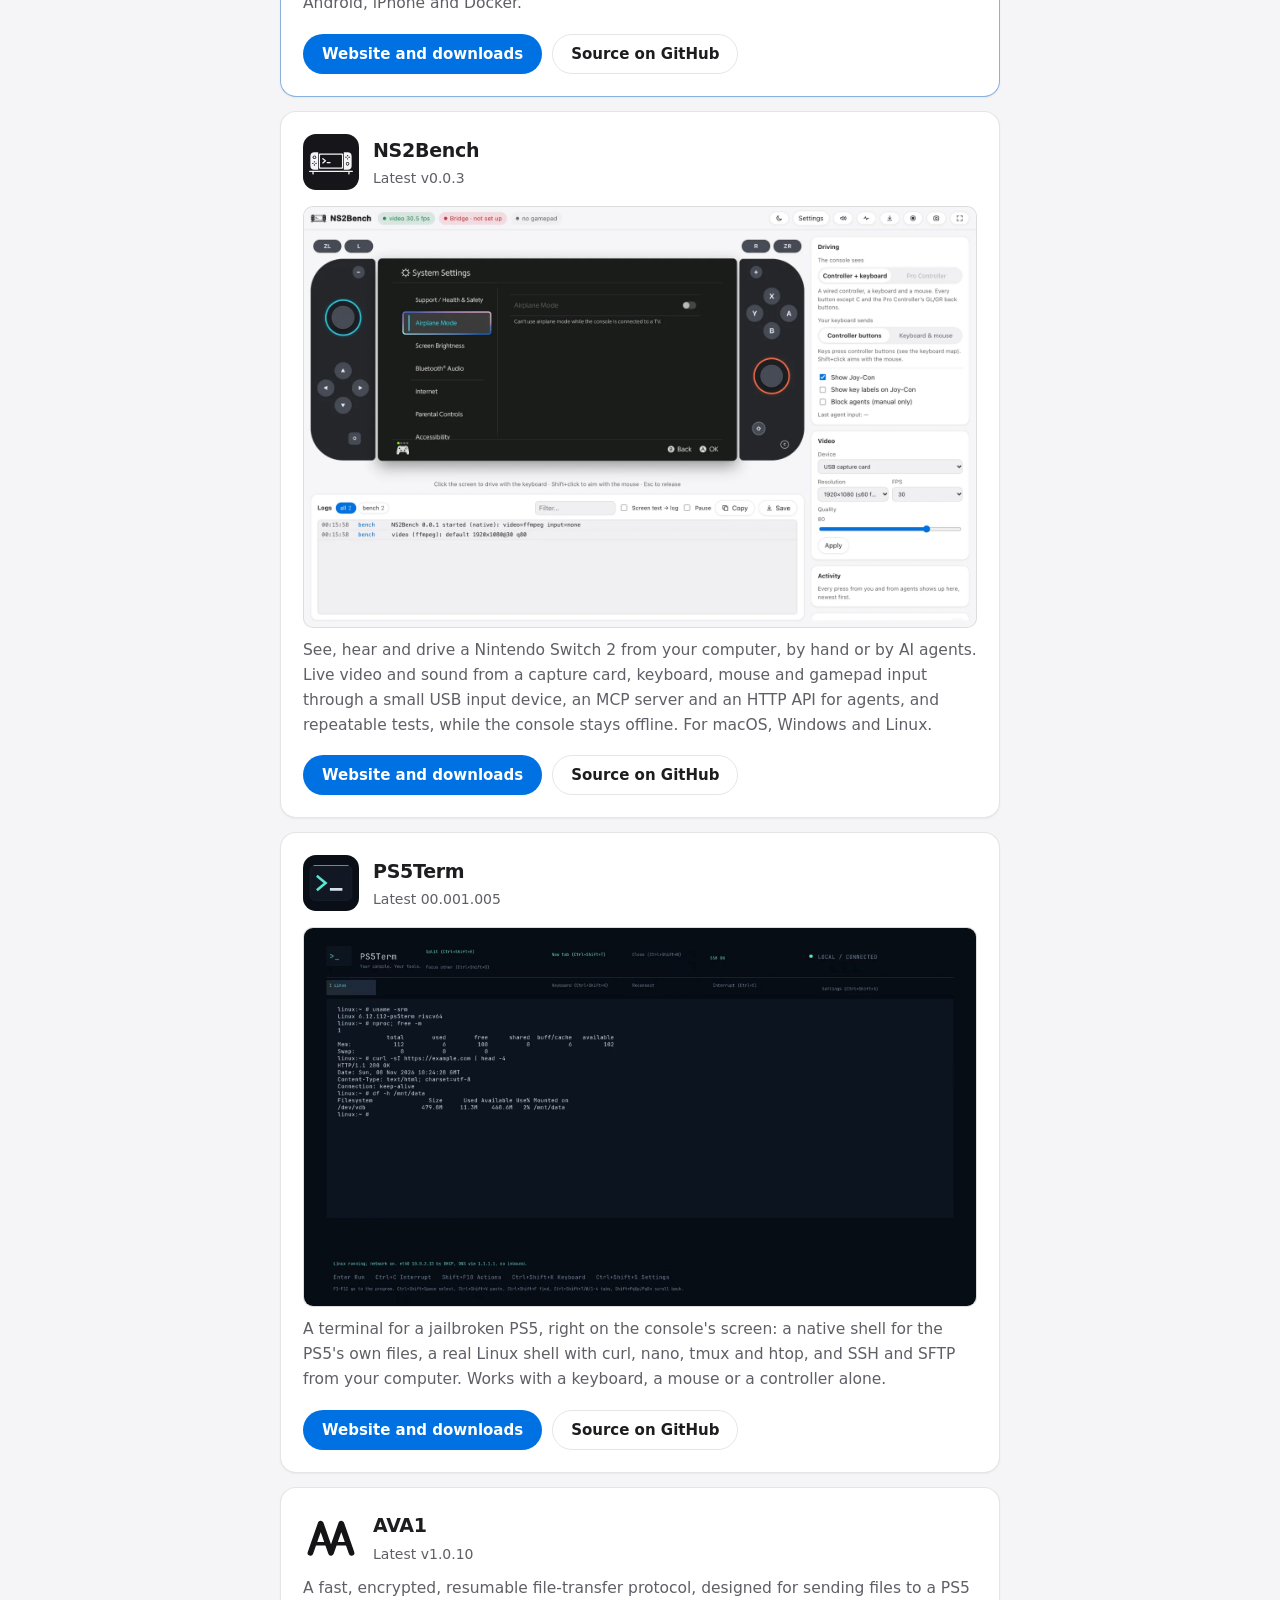
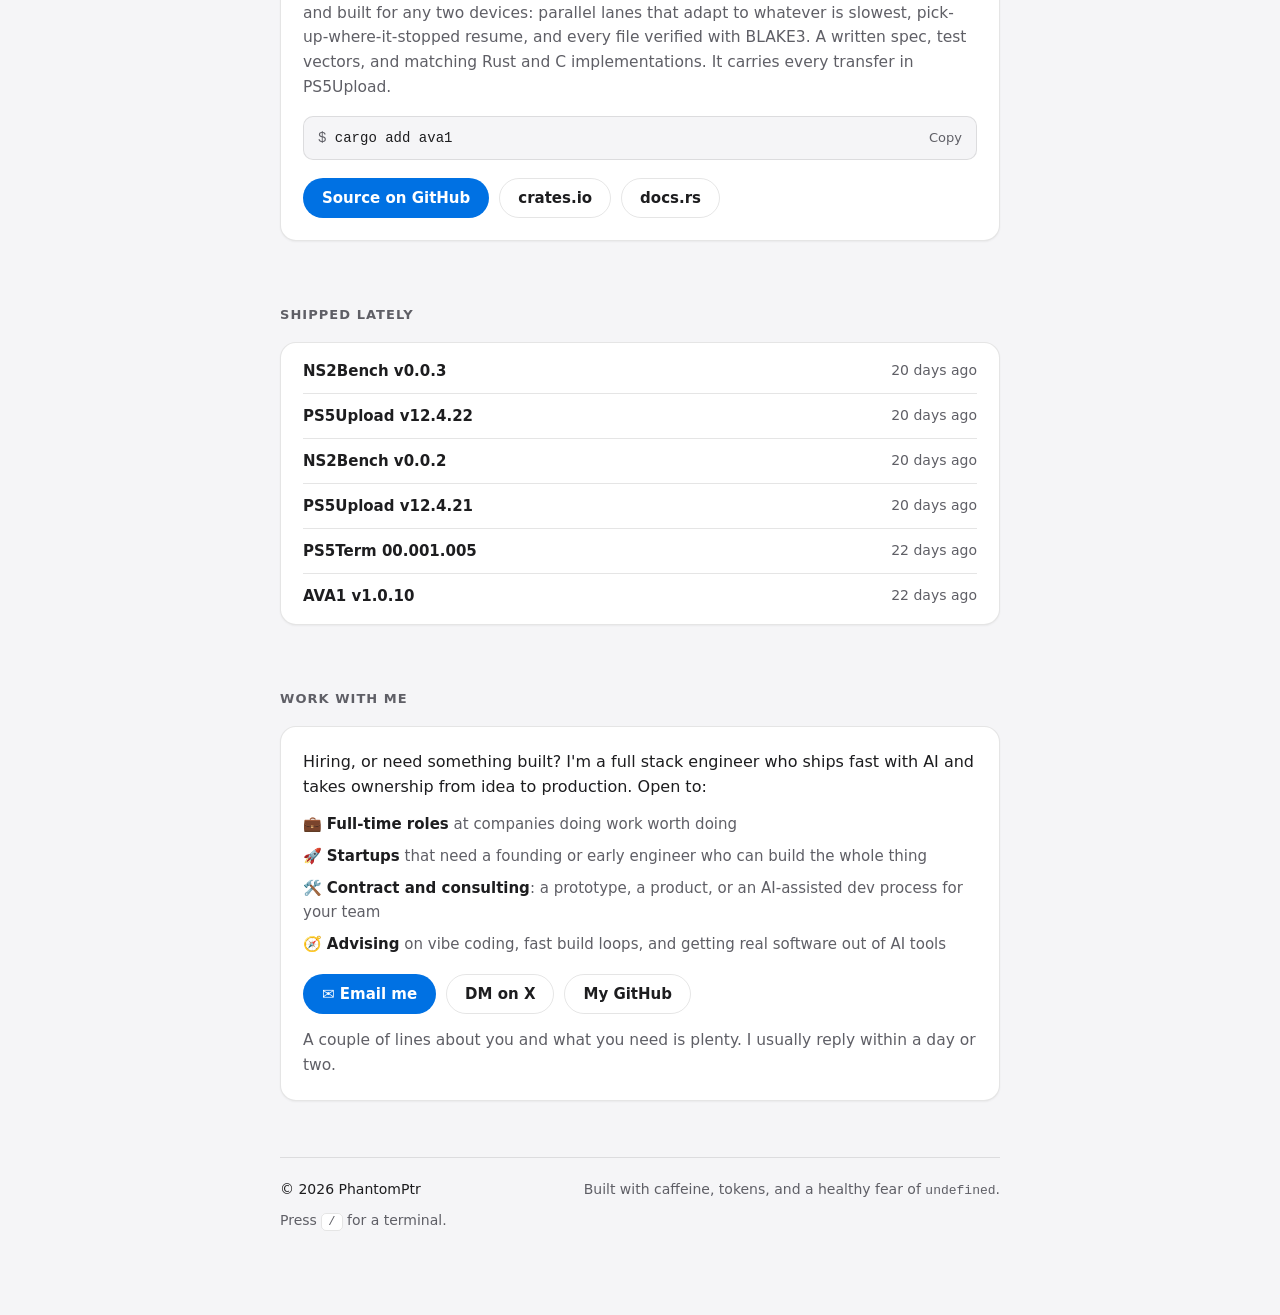
==== commit eded1152: "Discord link names the server: UndefinedLab Co-Authored-By: Claude Opus 5.5 <noreply@anthropic.com> " ====
--- a/index.html
+++ b/index.html
@@ -185,9 +185,9 @@
           <svg viewBox="0 0 24 24" aria-hidden="true"><path fill="currentColor" d="M17.75 3h3.07l-6.7 7.66L22 21h-6.17l-4.83-6.32L5.47 21H2.4l7.17-8.2L2 3h6.33l4.37 5.77L17.75 3Zm-1.08 16.17h1.7L7.4 4.74H5.58l11.09 14.43Z"/></svg>
           X
         </a>
-        <a href="https://discord.gg/fzK3xddtrM">
+        <a href="https://discord.gg/fzK3xddtrM" title="Discord">
           <svg viewBox="0 0 24 24" aria-hidden="true"><path fill="currentColor" d="M19.6 5.3A17 17 0 0 0 15.4 4l-.5 1.1a15.8 15.8 0 0 0-5.8 0L8.6 4a17 17 0 0 0-4.2 1.3C1.7 9.3 1 13.2 1.3 17a17 17 0 0 0 5.2 2.6l1.1-1.8a11 11 0 0 1-1.7-.8l.4-.3a12.1 12.1 0 0 0 11.4 0l.4.3c-.5.3-1.1.6-1.7.8l1.1 1.8a17 17 0 0 0 5.2-2.6c.4-4.4-.7-8.3-3.1-11.7ZM8.7 14.7c-1 0-1.9-1-1.9-2.1s.8-2.1 1.9-2.1 1.9 1 1.9 2.1-.8 2.1-1.9 2.1Zm6.6 0c-1 0-1.9-1-1.9-2.1s.8-2.1 1.9-2.1 1.9 1 1.9 2.1-.8 2.1-1.9 2.1Z"/></svg>
-          Discord
+          UndefinedLab
         </a>
         <label class="lang" data-i18n-attr="title:nav.language" title="Language">
           <svg viewBox="0 0 24 24" aria-hidden="true"><path fill="none" stroke="currentColor" stroke-width="2" stroke-linecap="round" stroke-linejoin="round" d="M12 21a9 9 0 1 0 0-18 9 9 0 0 0 0 18Zm-9-9h18M12 3c2.5 2.7 3.8 5.7 3.8 9s-1.3 6.3-3.8 9c-2.5-2.7-3.8-5.7-3.8-9S9.5 5.7 12 3Z"/></svg>
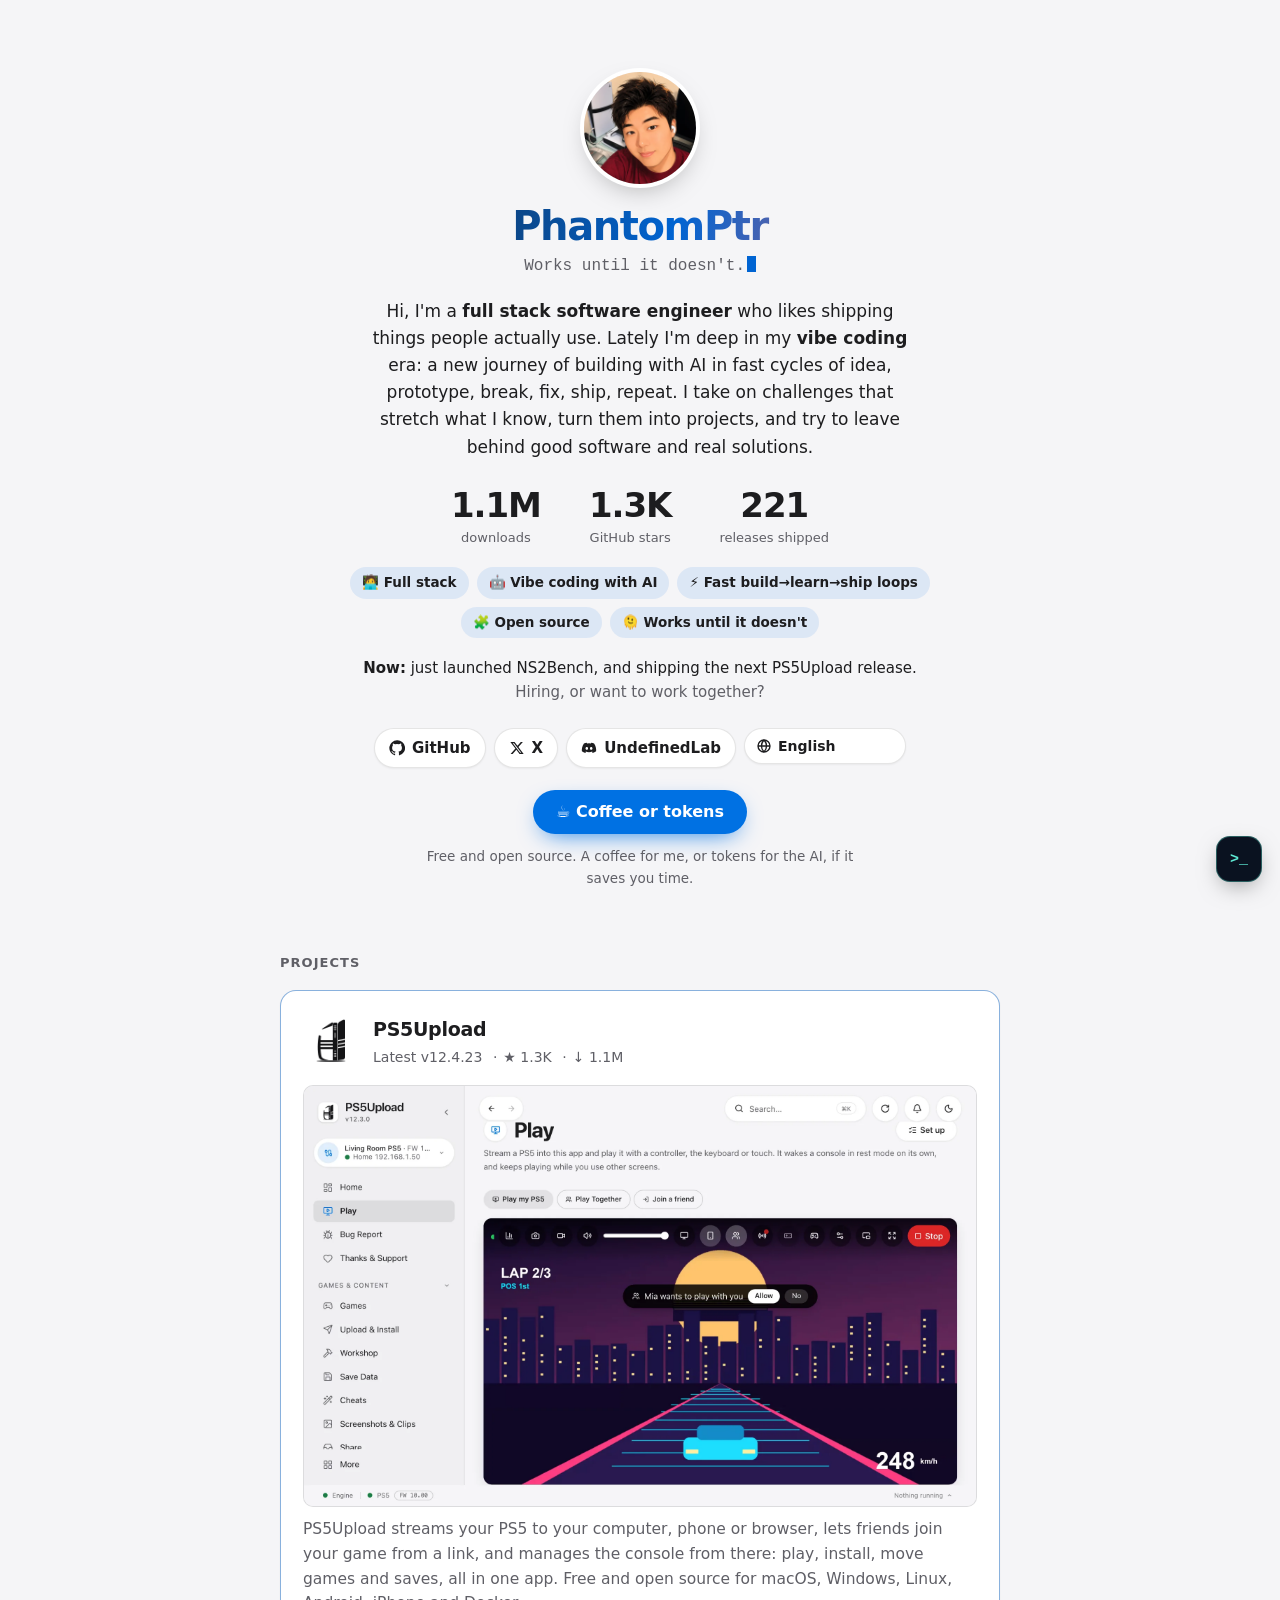
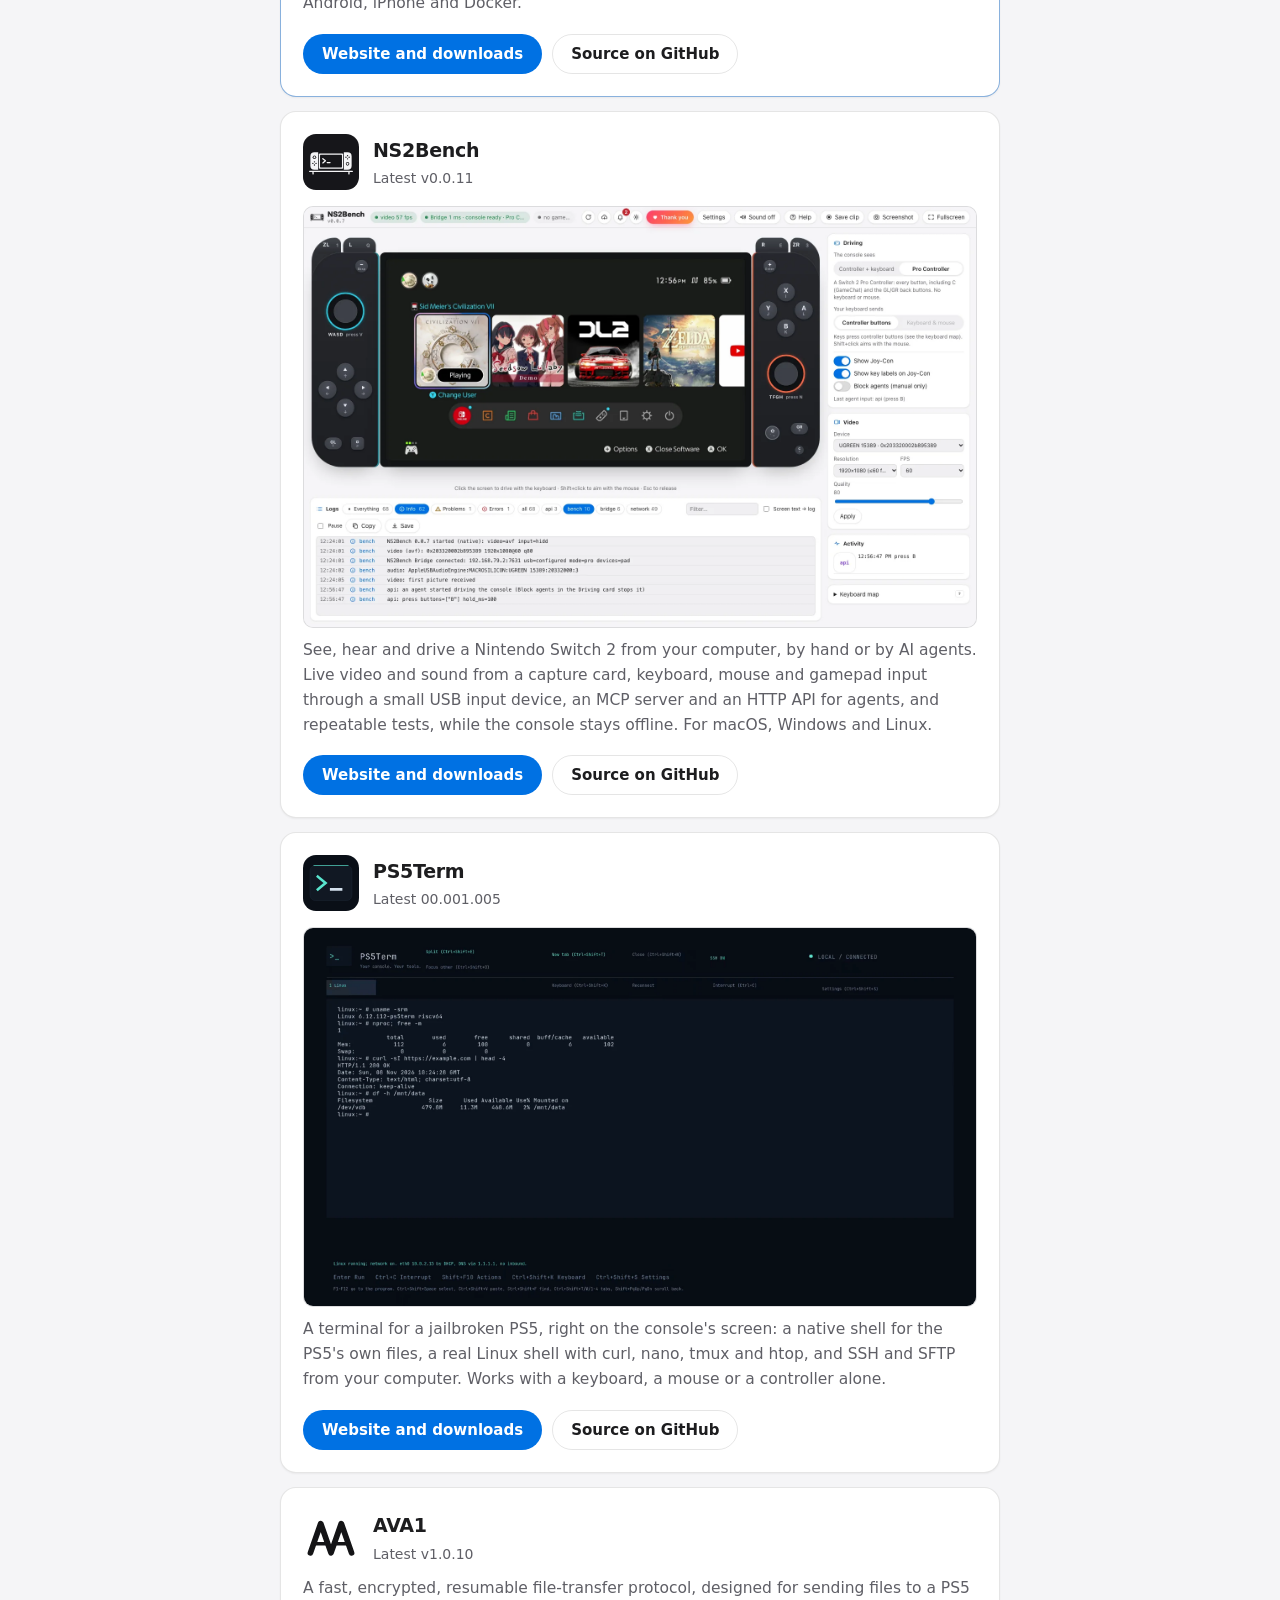
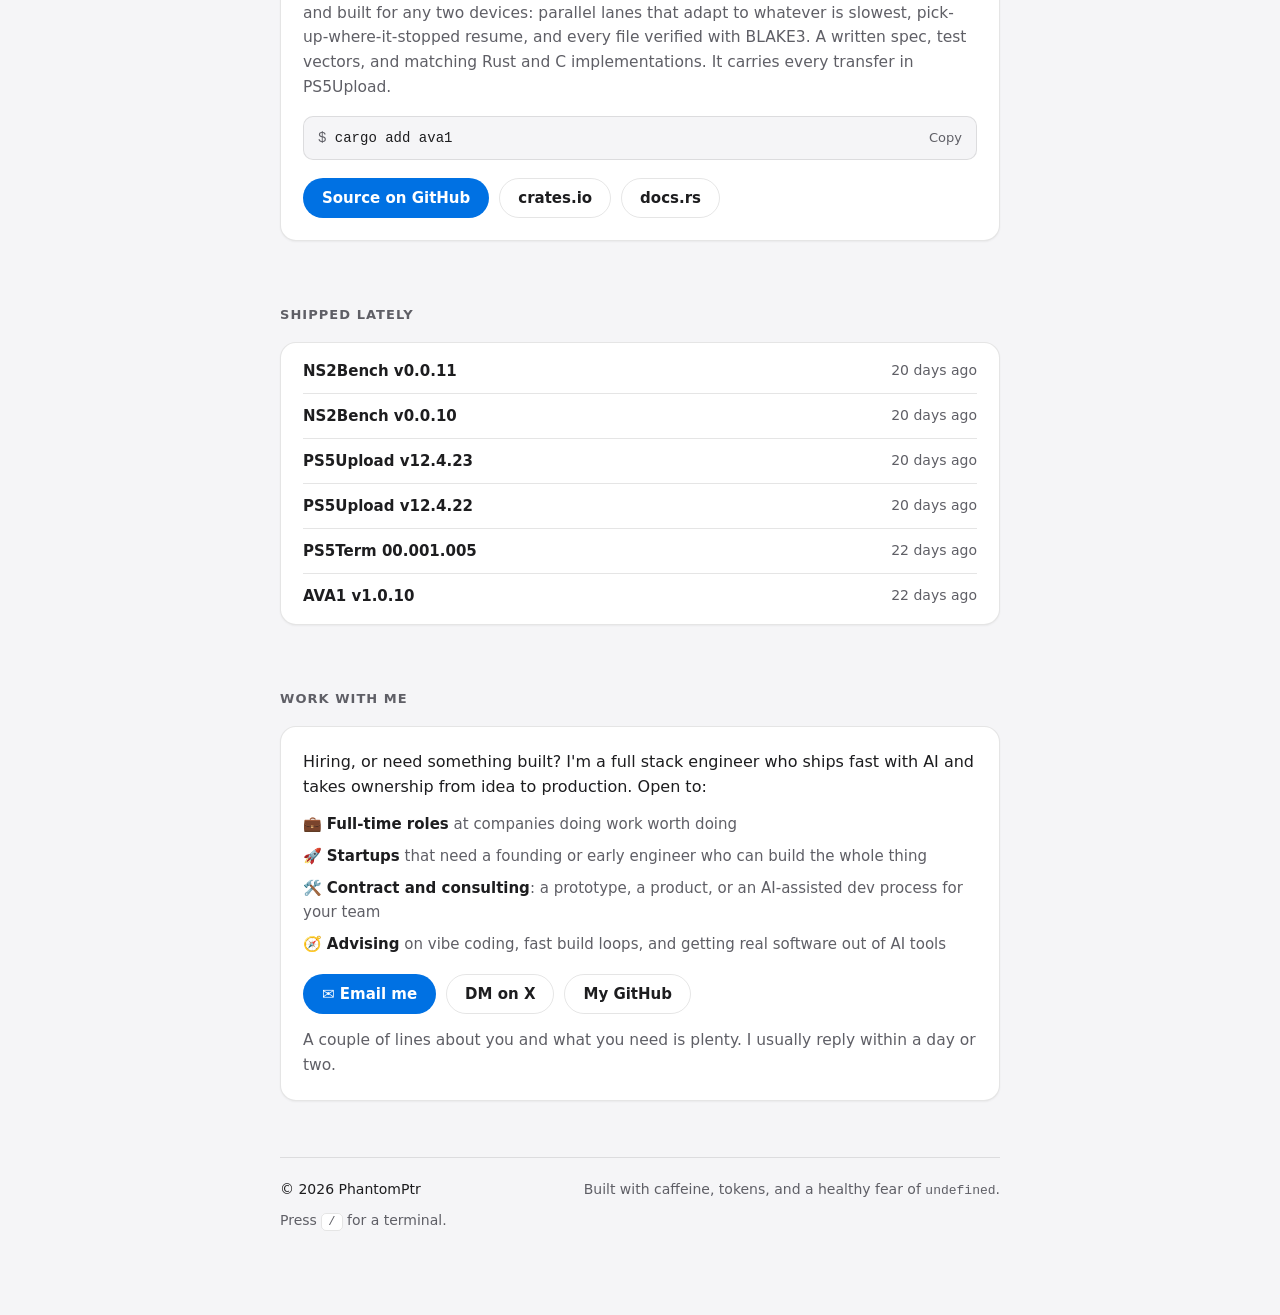
==== commit 776f6203: "NS2Bench's new screenshot; latest releases Co-Authored-By: Claude Opus 5.5 <noreply@anthropic.com> C" ====
--- a/index.html
+++ b/index.html
@@ -244,7 +244,7 @@
         <a class="shot" href="https://ns2bench.phantomptr.com/" tabindex="-1">
           <picture>
             <source srcset="assets/shots/ns2bench-dark.webp" media="(prefers-color-scheme: dark)" />
-            <img src="assets/shots/ns2bench-light.webp" data-i18n-attr="alt:alt.ns2bench" alt="NS2Bench showing the console's System Settings with on-screen Joy-Con, the Driving and Video panels and logs" width="1600" height="1000" loading="lazy" decoding="async" />
+            <img src="assets/shots/ns2bench-light.webp" data-i18n-attr="alt:alt.ns2bench" alt="NS2Bench showing the console's HOME menu with on-screen Joy-Con, the Driving and Video panels and logs" width="1600" height="1000" loading="lazy" decoding="async" />
           </picture>
         </a>
         <p data-i18n="ns2bench.text">
